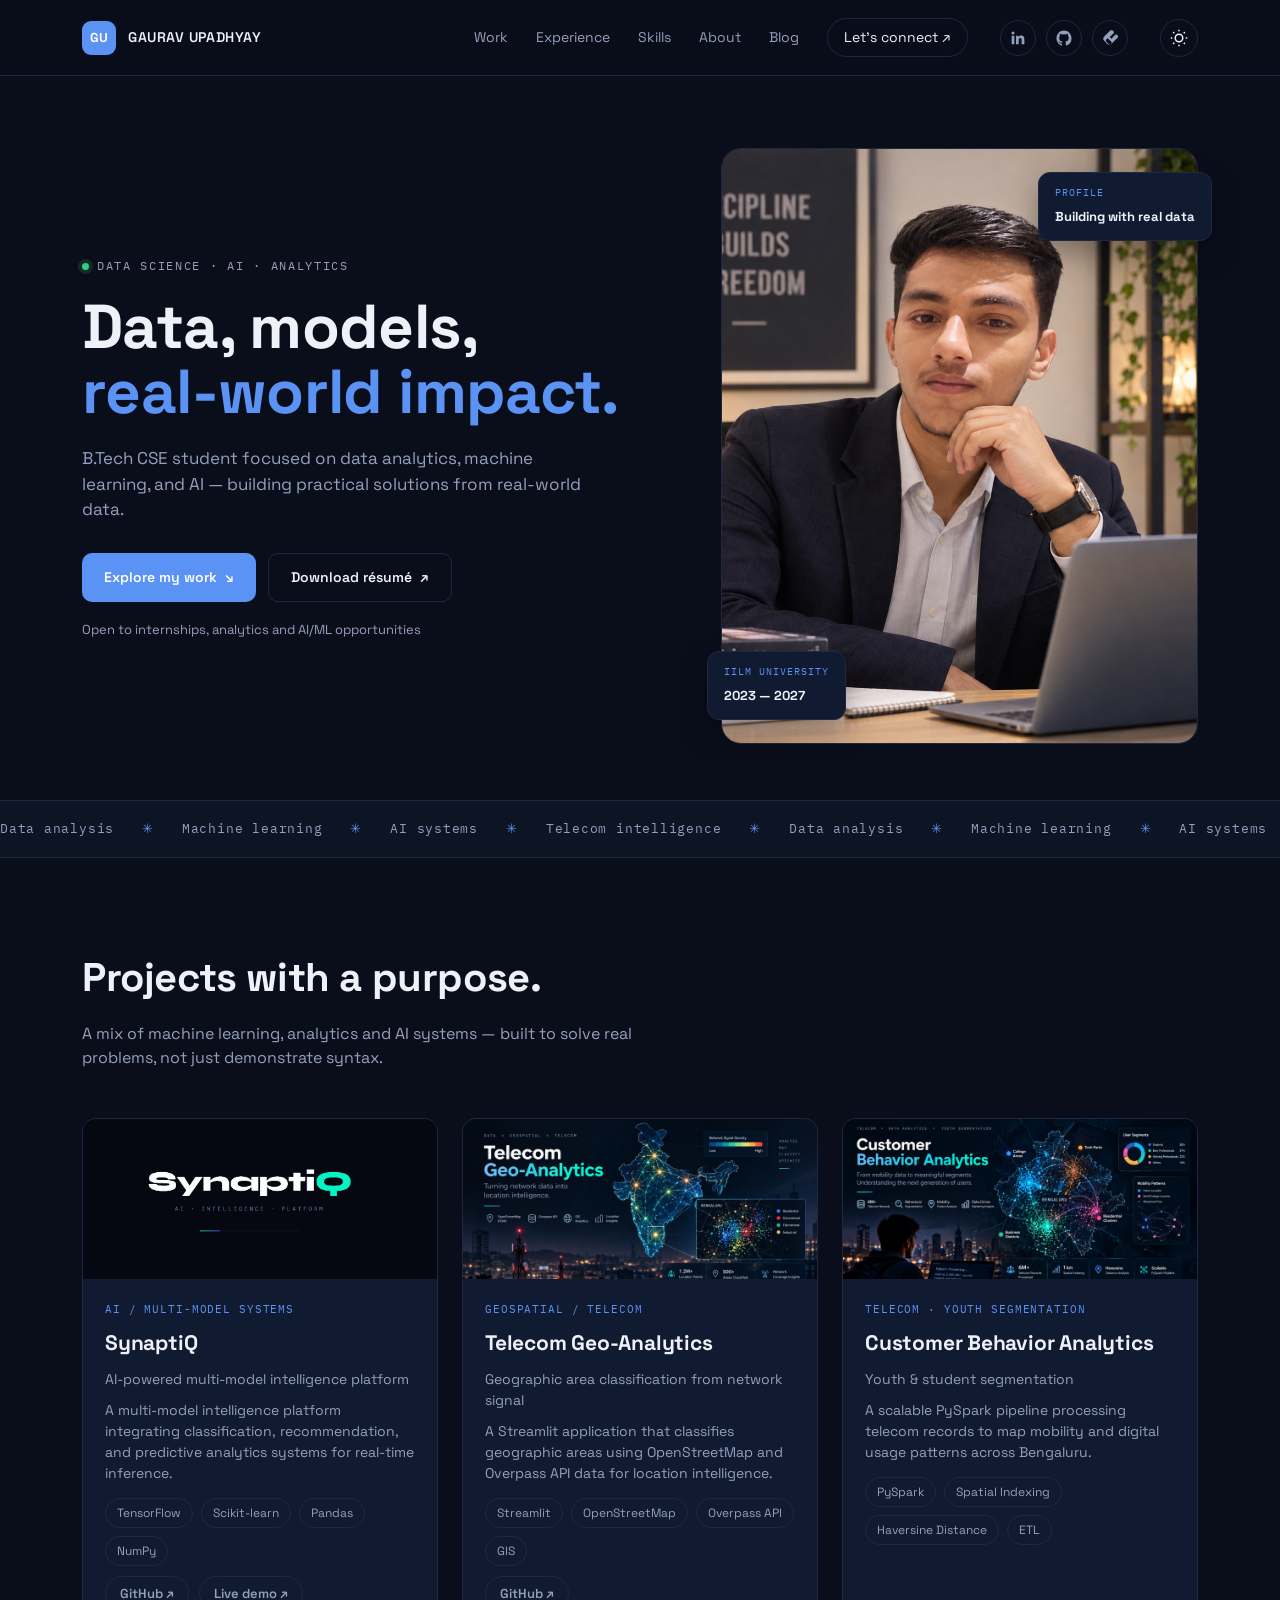
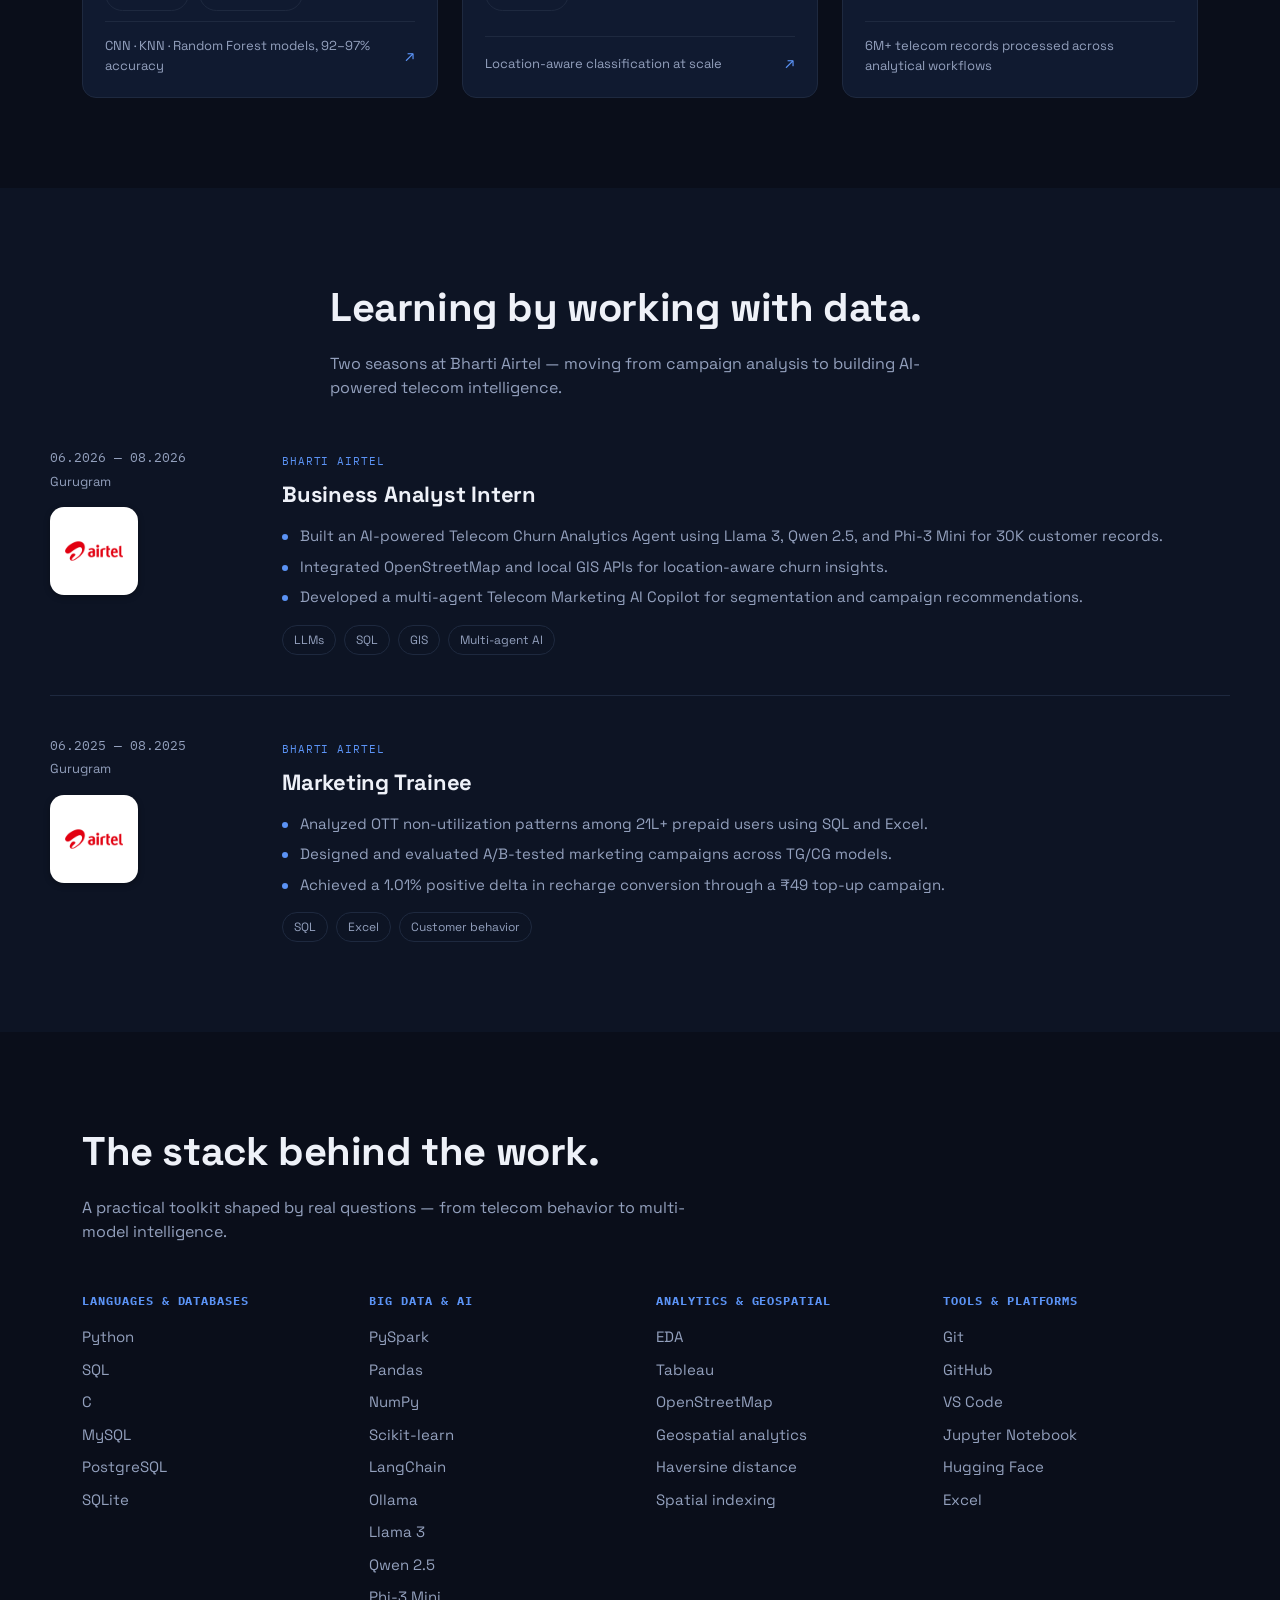
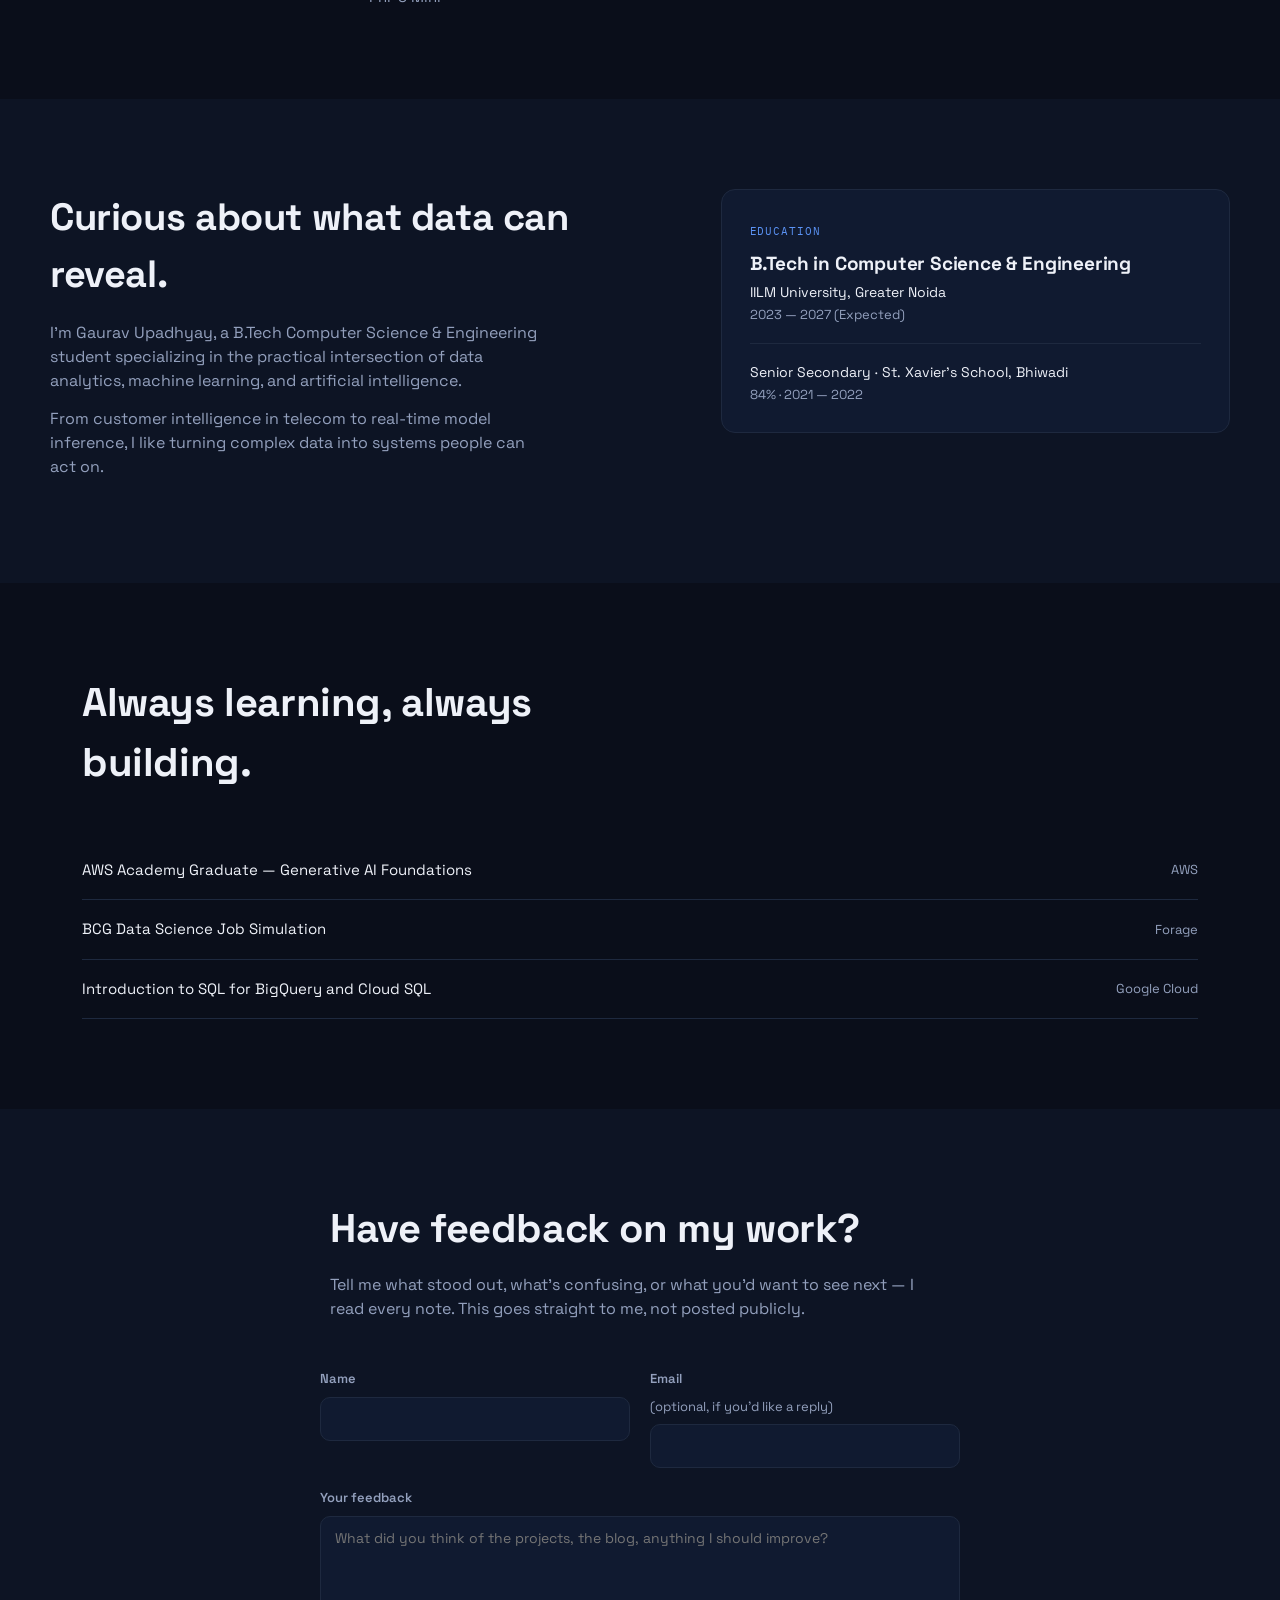
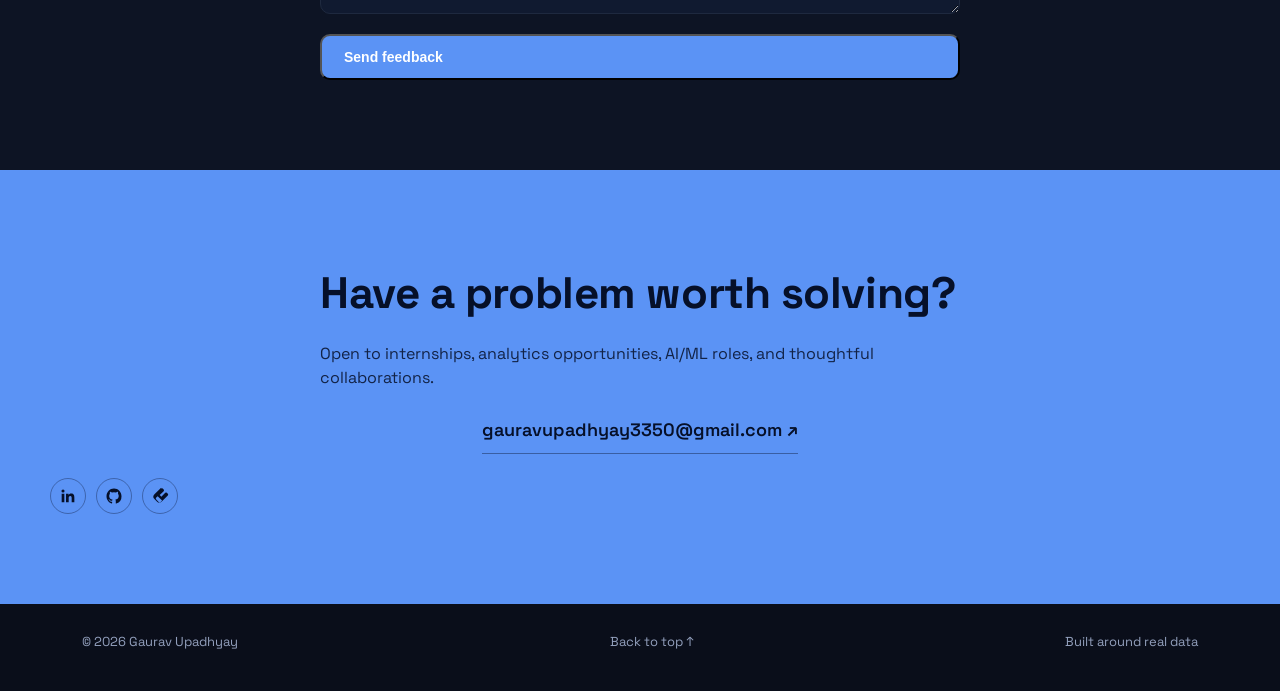
==== index.html @ 5fc931af "Initial commit" ====
<!DOCTYPE html>
<html lang="en">
<head>
<meta charset="UTF-8" />
<meta name="viewport" content="width=device-width, initial-scale=1.0" />
<title>Gaurav Upadhyay — Data Science · AI · Analytics</title>
<link rel="preconnect" href="https://fonts.googleapis.com">
<link href="https://fonts.googleapis.com/css2?family=Space+Grotesk:wght@400;500;600;700&family=IBM+Plex+Mono:wght@400;500&display=swap" rel="stylesheet">
<link rel="stylesheet" href="styles.css" />
</head>
<body>

<header class="nav">
  <div class="nav-inner">
    <a href="#top" class="brand">
      <span class="brand-mark">GU</span>
      <span class="brand-name">GAURAV UPADHYAY</span>
    </a>
    <nav class="nav-links">
      <a href="#work">Work</a>
      <a href="#experience">Experience</a>
      <a href="#skills">Skills</a>
      <a href="#about">About</a>
      <a href="blog/index.html">Blog</a>
      <a href="#connect" class="nav-cta">Let's connect ↗</a>
    </nav>
    <div class="social-links">
      <a href="http://linkedin.com/in/gaurav-upadhyay-8995b5289/" target="_blank" rel="noopener" aria-label="LinkedIn profile" title="LinkedIn">
        <svg viewBox="0 0 24 24" width="18" height="18" fill="currentColor"><path d="M20.45 20.45h-3.55v-5.57c0-1.33-.02-3.03-1.85-3.03-1.85 0-2.14 1.45-2.14 2.94v5.66H9.36V9h3.41v1.56h.05c.48-.9 1.64-1.85 3.38-1.85 3.6 0 4.27 2.37 4.27 5.46v6.28zM5.34 7.43a2.06 2.06 0 1 1 0-4.12 2.06 2.06 0 0 1 0 4.12zM3.56 20.45h3.56V9H3.56v11.45z"/></svg>
      </a>
      <a href="http://github.com/garvupadhyay2004" target="_blank" rel="noopener" aria-label="GitHub profile" title="GitHub">
        <svg viewBox="0 0 24 24" width="18" height="18" fill="currentColor"><path d="M12 2C6.48 2 2 6.58 2 12.25c0 4.53 2.87 8.37 6.84 9.73.5.1.68-.22.68-.49 0-.24-.01-1.04-.01-1.89-2.78.62-3.37-1.21-3.37-1.21-.45-1.19-1.11-1.5-1.11-1.5-.9-.64.07-.63.07-.63 1 .07 1.53 1.06 1.53 1.06.89 1.56 2.33 1.11 2.9.85.09-.66.34-1.11.62-1.36-2.22-.26-4.56-1.14-4.56-5.06 0-1.12.38-2.03 1-2.75-.1-.26-.44-1.31.1-2.72 0 0 .84-.28 2.75 1.05a9.3 9.3 0 0 1 5 0c1.91-1.33 2.75-1.05 2.75-1.05.54 1.41.2 2.46.1 2.72.63.72 1 1.63 1 2.75 0 3.93-2.35 4.8-4.58 5.05.36.32.68.94.68 1.9 0 1.37-.01 2.47-.01 2.81 0 .27.18.6.69.49A10.02 10.02 0 0 0 22 12.25C22 6.58 17.52 2 12 2z"/></svg>
      </a>
      <a href="https://leetcode.com/gagan_upadhyay/" target="_blank" rel="noopener" aria-label="LeetCode profile" title="LeetCode">
        <svg viewBox="0 0 24 24" width="18" height="18" fill="currentColor"><path d="M13.48 2.1a1.5 1.5 0 0 1 2.12 0l1.3 1.3a1.5 1.5 0 0 1 0 2.12L11.6 10.8l2.2 2.2 5.2-5.2a1.5 1.5 0 0 1 2.12 0l1.3 1.3a1.5 1.5 0 0 1 0 2.12l-8.1 8.1a4.6 4.6 0 0 1-6.5 0l-3.2-3.2a4.6 4.6 0 0 1 0-6.5l8.86-8.5zM8.9 12.2l-1.9 1.9a1.9 1.9 0 0 0 0 2.7l3.2 3.2a1.9 1.9 0 0 0 2.7 0l1.9-1.9-5.9-5.9z"/></svg>
      </a>
    </div>
    <button id="themeToggle" class="theme-toggle" aria-label="Toggle light and dark theme">
      <svg viewBox="0 0 24 24" width="18" height="18" fill="none" stroke="currentColor" stroke-width="2">
        <circle cx="12" cy="12" r="5"></circle>
        <path d="M12 1v2M12 21v2M4.2 4.2l1.4 1.4M18.4 18.4l1.4 1.4M1 12h2M21 12h2M4.2 19.8l1.4-1.4M18.4 5.6l1.4-1.4"/>
      </svg>
    </button>
    <button id="navToggle" class="nav-toggle" aria-label="Open menu">
      <span></span><span></span><span></span>
    </button>
  </div>
</header>

<main id="top">

  <!-- HERO -->
  <section class="hero">
    <div class="hero-copy">
      <div class="eyebrow"><span class="dot"></span>Data science · AI · Analytics</div>
      <h1>Data, models,<br><span class="accent">real&#8209;world impact.</span></h1>
      <p class="lede">B.Tech CSE student focused on data analytics, machine learning, and AI — building practical solutions from real-world data.</p>
      <div class="hero-actions">
        <a href="#work" class="btn btn-primary">Explore my work <span>↘</span></a>
        <a href="assets/Gaurav_Upadhyay_Resume.pdf" class="btn btn-outline" download>Download résumé <span>↗</span></a>
      </div>
      <p class="hero-note">Open to internships, analytics and AI/ML opportunities</p>
    </div>
    <div class="hero-visual">
      <div class="hero-photo">
        <img src="assets/profile.jpg" alt="Gaurav Upadhyay" onerror="this.parentElement.classList.add('no-photo')" />
      </div>
      <div class="float-card float-top">
        <span class="float-label">Profile</span>
        <strong>Building with real data</strong>
      </div>
      <div class="float-card float-bottom">
        <span class="float-label">IILM University</span>
        <strong>2023 — 2027</strong>
      </div>
    </div>
  </section>

  <!-- MARQUEE -->
  <div class="marquee" aria-hidden="true">
    <div class="marquee-track">
      <span>Data analysis</span><span class="sep">✳</span>
      <span>Machine learning</span><span class="sep">✳</span>
      <span>AI systems</span><span class="sep">✳</span>
      <span>Telecom intelligence</span><span class="sep">✳</span>
      <span>Data analysis</span><span class="sep">✳</span>
      <span>Machine learning</span><span class="sep">✳</span>
      <span>AI systems</span><span class="sep">✳</span>
      <span>Telecom intelligence</span><span class="sep">✳</span>
    </div>
  </div>

  <!-- SELECTED WORK -->
  <section id="work" class="section">
    <div class="section-head">
      <h2>Projects with a purpose.</h2>
      <p>A mix of machine learning, analytics and AI systems — built to solve real problems, not just demonstrate syntax.</p>
    </div>

    <div class="work-grid">

      <article class="work-card">
        <div class="work-visual work-visual--blue">
          <img class="work-cover" src="assets/work/synaptiq-cover.jpg" alt="SynaptiQ — AI-powered multi-model intelligence platform" onerror="this.style.display='none'" />
        </div>
        <div class="work-body">
          <span class="work-kicker">AI / Multi-model systems</span>
          <h3>SynaptiQ</h3>
          <p class="work-sub">AI-powered multi-model intelligence platform</p>
          <p>A multi-model intelligence platform integrating classification, recommendation, and predictive analytics systems for real-time inference.</p>
          <ul class="tag-list">
            <li>TensorFlow</li><li>Scikit-learn</li><li>Pandas</li><li>NumPy</li>
          </ul>
          <div class="project-links">
            <a href="https://github.com/garvupadhyay2004/SynaptiQ" target="_blank" rel="noopener">GitHub ↗</a>
            <a href="https://gauravupadhyay2004-synaptiq.hf.space/" target="_blank" rel="noopener">Live demo ↗</a>
          </div>
          <div class="work-foot">
            <span>CNN · KNN · Random Forest models, 92–97% accuracy</span>
            <a href="https://gauravupadhyay2004-synaptiq.hf.space/" target="_blank" rel="noopener" aria-label="View SynaptiQ live demo">↗</a>
          </div>
        </div>
      </article>

      <article class="work-card">
        <div class="work-visual work-visual--teal">
          <img class="work-cover work-cover--top" src="assets/work/telecom-geo-analytics-cover.jpg" alt="Telecom Geo-Analytics — turning network data into location intelligence" onerror="this.style.display='none'" />
        </div>
        <div class="work-body">
          <span class="work-kicker">Geospatial / Telecom</span>
          <h3>Telecom Geo-Analytics</h3>
          <p class="work-sub">Geographic area classification from network signal</p>
          <p>A Streamlit application that classifies geographic areas using OpenStreetMap and Overpass API data for location intelligence.</p>
          <ul class="tag-list">
            <li>Streamlit</li><li>OpenStreetMap</li><li>Overpass API</li><li>GIS</li>
          </ul>
          <div class="project-links">
            <a href="https://github.com/garvupadhyay2004/Business-Churn-Agent" target="_blank" rel="noopener">GitHub ↗</a>
          </div>
          <div class="work-foot">
            <span>Location-aware classification at scale</span>
            <a href="https://github.com/garvupadhyay2004/Business-Churn-Agent" target="_blank" rel="noopener" aria-label="View Telecom Geo-Analytics on GitHub">↗</a>
          </div>
        </div>
      </article>

      <article class="work-card">
        <div class="work-visual work-visual--dark">
          <img class="work-cover work-cover--top" src="assets/work/customer-behavior-analytics-cover.jpg" alt="Customer Behavior Analytics — from mobility data to meaningful segments" onerror="this.style.display='none'" />
        </div>
        <div class="work-body">
          <span class="work-kicker">Telecom · Youth segmentation</span>
          <h3>Customer Behavior Analytics</h3>
          <p class="work-sub">Youth &amp; student segmentation</p>
          <p>A scalable PySpark pipeline processing telecom records to map mobility and digital usage patterns across Bengaluru.</p>
          <ul class="tag-list">
            <li>PySpark</li><li>Spatial Indexing</li><li>Haversine Distance</li><li>ETL</li>
          </ul>
          <div class="work-foot">
            <span>6M+ telecom records processed across analytical workflows</span>
          </div>
        </div>
      </article>

    </div>
  </section>

  <!-- EXPERIENCE -->
  <section id="experience" class="section section--muted">
    <div class="section-head">
      <h2>Learning by working with data.</h2>
      <p>Two seasons at Bharti Airtel — moving from campaign analysis to building AI-powered telecom intelligence.</p>
    </div>

    <div class="timeline">
      <article class="timeline-item">
        <div class="timeline-meta">
          <span class="timeline-date">06.2026 — 08.2026</span>
          <span class="timeline-place">Gurugram</span>
          <span class="company-logo">
            <img src="assets/airtel-logo.png" alt="Bharti Airtel" onerror="this.closest('.company-logo').style.display='none'" />
          </span>
        </div>
        <div class="timeline-content">
          <span class="work-kicker">Bharti Airtel</span>
          <h3>Business Analyst Intern</h3>
          <ul class="bullet-list">
            <li>Built an AI-powered Telecom Churn Analytics Agent using Llama 3, Qwen 2.5, and Phi-3 Mini for 30K customer records.</li>
            <li>Integrated OpenStreetMap and local GIS APIs for location-aware churn insights.</li>
            <li>Developed a multi-agent Telecom Marketing AI Copilot for segmentation and campaign recommendations.</li>
          </ul>
          <ul class="tag-list">
            <li>LLMs</li><li>SQL</li><li>GIS</li><li>Multi-agent AI</li>
          </ul>
        </div>
      </article>

      <article class="timeline-item">
        <div class="timeline-meta">
          <span class="timeline-date">06.2025 — 08.2025</span>
          <span class="timeline-place">Gurugram</span>
          <span class="company-logo">
            <img src="assets/airtel-logo.png" alt="Bharti Airtel" onerror="this.closest('.company-logo').style.display='none'" />
          </span>
        </div>
        <div class="timeline-content">
          <span class="work-kicker">Bharti Airtel</span>
          <h3>Marketing Trainee</h3>
          <ul class="bullet-list">
            <li>Analyzed OTT non-utilization patterns among 21L+ prepaid users using SQL and Excel.</li>
            <li>Designed and evaluated A/B-tested marketing campaigns across TG/CG models.</li>
            <li>Achieved a 1.01% positive delta in recharge conversion through a ₹49 top-up campaign.</li>
          </ul>
          <ul class="tag-list">
            <li>SQL</li><li>Excel</li><li>Customer behavior</li>
          </ul>
        </div>
      </article>
    </div>
  </section>

  <!-- TOOLKIT / SKILLS -->
  <section id="skills" class="section">
    <div class="section-head">
      <h2>The stack behind the work.</h2>
      <p>A practical toolkit shaped by real questions — from telecom behavior to multi-model intelligence.</p>
    </div>

    <div class="skills-grid">
      <div class="skills-col">
        <h4>Languages &amp; databases</h4>
        <ul><li>Python</li><li>SQL</li><li>C</li><li>MySQL</li><li>PostgreSQL</li><li>SQLite</li></ul>
      </div>
      <div class="skills-col">
        <h4>Big data &amp; AI</h4>
        <ul><li>PySpark</li><li>Pandas</li><li>NumPy</li><li>Scikit-learn</li><li>LangChain</li><li>Ollama</li><li>Llama 3</li><li>Qwen 2.5</li><li>Phi-3 Mini</li></ul>
      </div>
      <div class="skills-col">
        <h4>Analytics &amp; geospatial</h4>
        <ul><li>EDA</li><li>Tableau</li><li>OpenStreetMap</li><li>Geospatial analytics</li><li>Haversine distance</li><li>Spatial indexing</li></ul>
      </div>
      <div class="skills-col">
        <h4>Tools &amp; platforms</h4>
        <ul><li>Git</li><li>GitHub</li><li>VS Code</li><li>Jupyter Notebook</li><li>Hugging Face</li><li>Excel</li></ul>
      </div>
    </div>
  </section>

  <!-- ABOUT -->
  <section id="about" class="section section--muted">
    <div class="about-grid">
      <div class="about-copy">
        <h2>Curious about what data can reveal.</h2>
        <p>I'm Gaurav Upadhyay, a B.Tech Computer Science &amp; Engineering student specializing in the practical intersection of data analytics, machine learning, and artificial intelligence.</p>
        <p>From customer intelligence in telecom to real-time model inference, I like turning complex data into systems people can act on.</p>
      </div>
      <div class="about-card">
        <span class="work-kicker">Education</span>
        <h3>B.Tech in Computer Science &amp; Engineering</h3>
        <p class="edu-line">IILM University, Greater Noida</p>
        <p class="edu-date">2023 — 2027 (Expected)</p>
        <hr>
        <p class="edu-line">Senior Secondary · St. Xavier's School, Bhiwadi</p>
        <p class="edu-date">84% · 2021 — 2022</p>
      </div>
    </div>
  </section>

  <!-- CREDENTIALS -->
  <section class="section">
    <div class="section-head">
      <h2>Always learning, always building.</h2>
    </div>
    <ul class="credentials-list">
      <li>
        <span class="cred-name">AWS Academy Graduate — Generative AI Foundations</span>
        <span class="cred-issuer">AWS</span>
      </li>
      <li>
        <span class="cred-name">BCG Data Science Job Simulation</span>
        <span class="cred-issuer">Forage</span>
      </li>
      <li>
        <span class="cred-name">Introduction to SQL for BigQuery and Cloud SQL</span>
        <span class="cred-issuer">Google Cloud</span>
      </li>
    </ul>
  </section>

  <!-- FEEDBACK -->
  <section id="feedback" class="section section--muted">
    <div class="section-head">
      <h2>Have feedback on my work?</h2>
      <p>Tell me what stood out, what's confusing, or what you'd want to see next — I read every note. This goes straight to me, not posted publicly.</p>
    </div>
    <!-- Powered by Formspree — replace YOUR-FORM-ID below with your own form's ID from formspree.io. See README.md. -->
    <form class="feedback-form" action="https://formspree.io/f/YOUR-FORM-ID" method="POST">
      <div class="feedback-row">
        <label>
          Name
          <input type="text" name="name" required />
        </label>
        <label>
          Email <span class="optional">(optional, if you'd like a reply)</span>
          <input type="email" name="email" />
        </label>
      </div>
      <label>
        Your feedback
        <textarea name="message" rows="4" required placeholder="What did you think of the projects, the blog, anything I should improve?"></textarea>
      </label>
      <button type="submit" class="btn btn-primary">Send feedback</button>
    </form>
  </section>

  <!-- CONNECT -->
  <section id="connect" class="connect">
    <h2>Have a problem worth solving?</h2>
    <p>Open to internships, analytics opportunities, AI/ML roles, and thoughtful collaborations.</p>
    <a class="connect-email" href="mailto:gauravupadhyay3350@gmail.com">gauravupadhyay3350@gmail.com ↗</a>
    <div class="social-links connect-socials">
      <a href="http://linkedin.com/in/gaurav-upadhyay-8995b5289/" target="_blank" rel="noopener" aria-label="LinkedIn profile" title="LinkedIn">
        <svg viewBox="0 0 24 24" width="18" height="18" fill="currentColor"><path d="M20.45 20.45h-3.55v-5.57c0-1.33-.02-3.03-1.85-3.03-1.85 0-2.14 1.45-2.14 2.94v5.66H9.36V9h3.41v1.56h.05c.48-.9 1.64-1.85 3.38-1.85 3.6 0 4.27 2.37 4.27 5.46v6.28zM5.34 7.43a2.06 2.06 0 1 1 0-4.12 2.06 2.06 0 0 1 0 4.12zM3.56 20.45h3.56V9H3.56v11.45z"/></svg>
      </a>
      <a href="http://github.com/garvupadhyay2004" target="_blank" rel="noopener" aria-label="GitHub profile" title="GitHub">
        <svg viewBox="0 0 24 24" width="18" height="18" fill="currentColor"><path d="M12 2C6.48 2 2 6.58 2 12.25c0 4.53 2.87 8.37 6.84 9.73.5.1.68-.22.68-.49 0-.24-.01-1.04-.01-1.89-2.78.62-3.37-1.21-3.37-1.21-.45-1.19-1.11-1.5-1.11-1.5-.9-.64.07-.63.07-.63 1 .07 1.53 1.06 1.53 1.06.89 1.56 2.33 1.11 2.9.85.09-.66.34-1.11.62-1.36-2.22-.26-4.56-1.14-4.56-5.06 0-1.12.38-2.03 1-2.75-.1-.26-.44-1.31.1-2.72 0 0 .84-.28 2.75 1.05a9.3 9.3 0 0 1 5 0c1.91-1.33 2.75-1.05 2.75-1.05.54 1.41.2 2.46.1 2.72.63.72 1 1.63 1 2.75 0 3.93-2.35 4.8-4.58 5.05.36.32.68.94.68 1.9 0 1.37-.01 2.47-.01 2.81 0 .27.18.6.69.49A10.02 10.02 0 0 0 22 12.25C22 6.58 17.52 2 12 2z"/></svg>
      </a>
      <a href="https://leetcode.com/gagan_upadhyay/" target="_blank" rel="noopener" aria-label="LeetCode profile" title="LeetCode">
        <svg viewBox="0 0 24 24" width="18" height="18" fill="currentColor"><path d="M13.48 2.1a1.5 1.5 0 0 1 2.12 0l1.3 1.3a1.5 1.5 0 0 1 0 2.12L11.6 10.8l2.2 2.2 5.2-5.2a1.5 1.5 0 0 1 2.12 0l1.3 1.3a1.5 1.5 0 0 1 0 2.12l-8.1 8.1a4.6 4.6 0 0 1-6.5 0l-3.2-3.2a4.6 4.6 0 0 1 0-6.5l8.86-8.5zM8.9 12.2l-1.9 1.9a1.9 1.9 0 0 0 0 2.7l3.2 3.2a1.9 1.9 0 0 0 2.7 0l1.9-1.9-5.9-5.9z"/></svg>
      </a>
    </div>
  </section>

</main>

<footer class="footer">
  <span>© <span id="year"></span> Gaurav Upadhyay</span>
  <a href="#top">Back to top ↑</a>
  <span>Built around real data</span>
</footer>

<script src="script.js"></script>
</body>
</html>
---- styles.css ----
/* ---------- Tokens ---------- */
:root {
  --bg: #0a0e1a;
  --bg-muted: #0d1424;
  --card: #101a30;
  --card-teal: #0b2e30;
  --border: #1e293f;
  --text: #eef1f8;
  --text-dim: #93a0bd;
  --accent: #5b93f5;
  --accent-soft: rgba(91, 147, 245, 0.12);
  --mono: 'IBM Plex Mono', monospace;
  --sans: 'Space Grotesk', sans-serif;
  --radius: 14px;
  --maxw: 1180px;
}

[data-theme="light"] {
  --bg: #f5f7fb;
  --bg-muted: #eef1f7;
  --card: #ffffff;
  --card-teal: #e4f3f2;
  --border: #dde3ee;
  --text: #10162a;
  --text-dim: #5b6478;
  --accent: #2f66e0;
  --accent-soft: rgba(47, 102, 224, 0.1);
}

* { box-sizing: border-box; }
html { scroll-behavior: smooth; }
body {
  margin: 0;
  background: var(--bg);
  color: var(--text);
  font-family: var(--sans);
  line-height: 1.5;
  -webkit-font-smoothing: antialiased;
  transition: background 0.3s ease, color 0.3s ease;
}
img { max-width: 100%; display: block; }
a { color: inherit; text-decoration: none; }
ul { margin: 0; padding: 0; list-style: none; }
h1, h2, h3, h4 { margin: 0; font-family: var(--sans); font-weight: 700; letter-spacing: -0.01em; }
p { margin: 0; }

/* ---------- Nav ---------- */
.nav {
  position: sticky;
  top: 0;
  z-index: 50;
  background: color-mix(in srgb, var(--bg) 88%, transparent);
  backdrop-filter: blur(10px);
  border-bottom: 1px solid var(--border);
}
.nav-inner {
  max-width: var(--maxw);
  margin: 0 auto;
  padding: 18px 32px;
  display: flex;
  align-items: center;
  gap: 32px;
}
.brand { display: flex; align-items: center; gap: 12px; margin-right: auto; }
.brand-mark {
  width: 34px; height: 34px;
  background: var(--accent);
  color: #fff;
  border-radius: 9px;
  display: flex; align-items: center; justify-content: center;
  font-size: 13px; font-weight: 700;
}
.brand-name { font-size: 14px; font-weight: 600; letter-spacing: 0.04em; }
.nav-links { display: flex; align-items: center; gap: 28px; font-size: 14px; color: var(--text-dim); }
.nav-links a:hover { color: var(--text); }
.nav-cta {
  color: var(--text) !important;
  border: 1px solid var(--border);
  padding: 8px 16px;
  border-radius: 999px;
}
.social-links { display: flex; align-items: center; gap: 10px; }
.social-links a {
  width: 36px; height: 36px;
  border: 1px solid var(--border);
  border-radius: 999px;
  display: flex; align-items: center; justify-content: center;
  color: var(--text-dim);
}
.social-links a:hover { color: var(--accent); border-color: var(--accent); }

.theme-toggle, .nav-toggle {
  background: transparent;
  border: 1px solid var(--border);
  color: var(--text);
  width: 38px; height: 38px;
  border-radius: 999px;
  display: flex; align-items: center; justify-content: center;
  cursor: pointer;
}
.nav-toggle { display: none; flex-direction: column; gap: 4px; }
.nav-toggle span { width: 16px; height: 1.5px; background: currentColor; }

/* ---------- Hero ---------- */
.hero {
  max-width: var(--maxw);
  margin: 0 auto;
  padding: 72px 32px 56px;
  display: grid;
  grid-template-columns: 1.1fr 0.9fr;
  gap: 56px;
  align-items: center;
}
.eyebrow {
  display: inline-flex; align-items: center; gap: 8px;
  font-family: var(--mono);
  font-size: 12px;
  letter-spacing: 0.14em;
  text-transform: uppercase;
  color: var(--text-dim);
  margin-bottom: 20px;
}
.dot { width: 7px; height: 7px; border-radius: 50%; background: #35d07f; box-shadow: 0 0 0 4px rgba(53,208,127,0.15); }
.hero h1 {
  font-size: clamp(38px, 5vw, 62px);
  line-height: 1.04;
  margin-bottom: 22px;
}
.hero h1 .accent { color: var(--accent); }
.lede {
  font-size: 17px;
  color: var(--text-dim);
  max-width: 46ch;
  margin-bottom: 30px;
}
.hero-actions { display: flex; gap: 12px; flex-wrap: wrap; margin-bottom: 18px; }
.btn {
  font-size: 14px;
  font-weight: 600;
  padding: 13px 22px;
  border-radius: 10px;
  display: inline-flex;
  align-items: center;
  gap: 8px;
}
.btn-primary { background: var(--accent); color: #fff; }
.btn-primary:hover { background: color-mix(in srgb, var(--accent) 85%, black); }
.btn-outline { border: 1px solid var(--border); }
.btn-outline:hover { border-color: var(--accent); }
.hero-note { font-size: 13px; color: var(--text-dim); }

.hero-visual { position: relative; }
.hero-photo {
  aspect-ratio: 4/5;
  border-radius: 20px;
  overflow: hidden;
  background: linear-gradient(160deg, #1a2438, #0d1424);
  border: 1px solid var(--border);
}
.hero-photo img { width: 100%; height: 100%; object-fit: cover; }
.hero-photo.no-photo::after {
  content: "Add /assets/profile.jpg";
  position: absolute;
  inset: 0;
  display: flex;
  align-items: center;
  justify-content: center;
  font-size: 13px;
  color: var(--text-dim);
}
.float-card {
  position: absolute;
  background: var(--card);
  border: 1px solid var(--border);
  border-radius: 12px;
  padding: 12px 16px;
  box-shadow: 0 12px 30px rgba(0,0,0,0.35);
}
.float-label {
  display: block;
  font-family: var(--mono);
  font-size: 10px;
  letter-spacing: 0.1em;
  text-transform: uppercase;
  color: var(--accent);
  margin-bottom: 4px;
}
.float-card strong { font-size: 13px; }
.float-top { top: 24px; right: -14px; }
.float-bottom { bottom: 24px; left: -14px; }

/* ---------- Marquee ---------- */
.marquee {
  border-top: 1px solid var(--border);
  border-bottom: 1px solid var(--border);
  background: var(--bg-muted);
  overflow: hidden;
  padding: 18px 0;
}
.marquee-track {
  display: flex;
  gap: 28px;
  white-space: nowrap;
  width: max-content;
  animation: scroll 26s linear infinite;
  font-family: var(--mono);
  font-size: 13px;
  letter-spacing: 0.06em;
  color: var(--text-dim);
}
.marquee-track .sep { color: var(--accent); }
@keyframes scroll { from { transform: translateX(0); } to { transform: translateX(-50%); } }
@media (prefers-reduced-motion: reduce) { .marquee-track { animation: none; } }

/* ---------- Sections ---------- */
.section { max-width: var(--maxw); margin: 0 auto; padding: 90px 32px; }
.section--muted { background: var(--bg-muted); max-width: none; }
.section--muted > * { max-width: var(--maxw); margin-left: auto; margin-right: auto; }
.section-head { max-width: 620px; margin-bottom: 48px; }
.section-head h2 { font-size: clamp(28px, 3.4vw, 40px); margin-bottom: 14px; }
.section-head p { color: var(--text-dim); font-size: 16px; }

/* ---------- Work cards ---------- */
.work-grid { display: grid; grid-template-columns: repeat(3, 1fr); gap: 24px; }
.work-card {
  background: var(--card);
  border: 1px solid var(--border);
  border-radius: var(--radius);
  overflow: hidden;
  display: flex;
  flex-direction: column;
}
.work-visual {
  position: relative;
  height: 160px;
  display: flex;
  align-items: flex-start;
  padding: 16px;
  background: linear-gradient(160deg, #142038, #0c1424);
  overflow: hidden;
}
.work-visual--teal { background: linear-gradient(160deg, #0f3a3a, #0a2224); }
.work-visual--dark { background: linear-gradient(160deg, #171c2c, #0c0f1a); }
.work-cover {
  position: absolute;
  inset: 0;
  width: 100%;
  height: 100%;
  object-fit: cover;
  object-position: center;
}
.work-cover--top { object-position: center top; }
.visual-tag {
  font-family: var(--mono);
  font-size: 10px;
  letter-spacing: 0.1em;
  text-transform: uppercase;
  color: var(--text-dim);
}
.constellation { position: absolute; inset: 0; width: 100%; height: 100%; }
.constellation ellipse { fill: none; stroke: rgba(255,255,255,0.18); stroke-width: 1; }
.constellation circle { fill: var(--accent); opacity: 0.85; }
.work-body { padding: 22px; display: flex; flex-direction: column; gap: 10px; flex: 1; }
.work-kicker {
  font-family: var(--mono);
  font-size: 11px;
  letter-spacing: 0.08em;
  text-transform: uppercase;
  color: var(--accent);
}
.work-body h3 { font-size: 21px; }
.work-sub { color: var(--text-dim); font-size: 14px; }
.work-body p:not(.work-sub) { color: var(--text-dim); font-size: 14px; }
.tag-list { display: flex; flex-wrap: wrap; gap: 8px; margin-top: 4px; }
.tag-list li {
  font-size: 12px;
  padding: 5px 11px;
  border: 1px solid var(--border);
  border-radius: 999px;
  color: var(--text-dim);
}
.project-links { display: flex; flex-wrap: wrap; gap: 10px; }
.project-links a {
  font-size: 13px;
  font-weight: 600;
  padding: 7px 14px;
  border: 1px solid var(--border);
  border-radius: 999px;
  color: var(--text-dim);
}
.project-links a:hover { color: var(--accent); border-color: var(--accent); }
.work-foot {
  margin-top: auto;
  padding-top: 14px;
  border-top: 1px solid var(--border);
  display: flex;
  justify-content: space-between;
  align-items: center;
  font-size: 13px;
  color: var(--text-dim);
}
.work-foot a { color: var(--accent); font-size: 16px; }

/* ---------- Timeline ---------- */
.timeline { display: flex; flex-direction: column; gap: 40px; }
.timeline-item {
  display: grid;
  grid-template-columns: 200px 1fr;
  gap: 32px;
  padding-bottom: 40px;
  border-bottom: 1px solid var(--border);
}
.timeline-item:last-child { border-bottom: none; padding-bottom: 0; }
.timeline-meta { display: flex; flex-direction: column; gap: 4px; }
.timeline-date { font-family: var(--mono); font-size: 13px; color: var(--text-dim); }
.timeline-place { font-size: 13px; color: var(--text-dim); }
.company-logo {
  width: 88px;
  height: 88px;
  margin-top: 12px;
  border-radius: 14px;
  background: #ffffff;
  display: flex;
  align-items: center;
  justify-content: center;
  overflow: hidden;
  padding: 12px;
  box-shadow: 0 2px 6px rgba(0,0,0,0.3);
}
.company-logo img {
  width: 100%;
  height: 100%;
  object-fit: contain;
}
.timeline-content h3 { font-size: 22px; margin: 6px 0 14px; }
.bullet-list { display: flex; flex-direction: column; gap: 8px; margin-bottom: 16px; }
.bullet-list li {
  position: relative;
  padding-left: 18px;
  color: var(--text-dim);
  font-size: 15px;
}
.bullet-list li::before {
  content: "";
  position: absolute;
  left: 0; top: 9px;
  width: 6px; height: 6px;
  border-radius: 50%;
  background: var(--accent);
}

/* ---------- Skills ---------- */
.skills-grid { display: grid; grid-template-columns: repeat(4, 1fr); gap: 32px; }
.skills-col h4 {
  font-family: var(--mono);
  font-size: 12px;
  letter-spacing: 0.08em;
  text-transform: uppercase;
  color: var(--accent);
  margin-bottom: 16px;
}
.skills-col ul { display: flex; flex-direction: column; gap: 10px; }
.skills-col li { font-size: 15px; color: var(--text-dim); }

/* ---------- About ---------- */
.about-grid { display: grid; grid-template-columns: 1.1fr 0.9fr; gap: 48px; align-items: start; }
.about-copy h2 { font-size: clamp(28px, 3.4vw, 38px); margin-bottom: 18px; }
.about-copy p { color: var(--text-dim); font-size: 16px; margin-bottom: 14px; max-width: 50ch; }
.about-card {
  background: var(--card);
  border: 1px solid var(--border);
  border-radius: var(--radius);
  padding: 28px;
}
.about-card h3 { font-size: 19px; margin: 8px 0 4px; }
.about-card hr { border: none; border-top: 1px solid var(--border); margin: 18px 0; }
.edu-line { font-size: 14px; color: var(--text); }
.edu-date { font-size: 13px; color: var(--text-dim); margin-top: 2px; }

/* ---------- Credentials ---------- */
.credentials-list { display: flex; flex-direction: column; }
.credentials-list li {
  display: flex;
  justify-content: space-between;
  align-items: center;
  padding: 18px 0;
  border-bottom: 1px solid var(--border);
  font-size: 15px;
}
.cred-issuer { color: var(--text-dim); font-size: 13px; }

/* ---------- Connect ---------- */
.connect {
  background: var(--accent);
  color: #061029;
  padding: 90px 32px;
  text-align: left;
}
.connect h2 { font-size: clamp(30px, 4vw, 44px); max-width: 640px; margin: 0 auto 16px; }
.connect p { max-width: 640px; margin: 0 auto 26px; font-size: 16px; opacity: 0.85; }
.connect-email {
  display: block;
  max-width: 640px;
  margin: 0 auto;
  font-weight: 600;
  font-size: 18px;
  border-bottom: 1px solid rgba(6,16,41,0.4);
  padding-bottom: 10px;
  width: fit-content;
}
.connect > * { max-width: var(--maxw); }
.connect h2, .connect p, .connect-email, .connect-socials { margin-left: auto; margin-right: auto; }
.connect-socials { margin-top: 24px; }
.connect-socials a { color: #061029; border-color: rgba(6,16,41,0.35); }
.connect-socials a:hover { color: #061029; border-color: #061029; background: rgba(6,16,41,0.08); }

/* ---------- Footer ---------- */
.footer {
  max-width: var(--maxw);
  margin: 0 auto;
  padding: 28px 32px 40px;
  display: flex;
  justify-content: space-between;
  font-size: 13px;
  color: var(--text-dim);
}

/* ---------- Responsive ---------- */
@media (max-width: 900px) {
  .hero { grid-template-columns: 1fr; padding-top: 40px; }
  .work-grid { grid-template-columns: 1fr; }
  .skills-grid { grid-template-columns: repeat(2, 1fr); }
  .about-grid { grid-template-columns: 1fr; }
  .timeline-item { grid-template-columns: 1fr; gap: 10px; }
  .nav-links {
    display: none;
    position: absolute;
    top: 100%; left: 0; right: 0;
    flex-direction: column;
    align-items: flex-start;
    gap: 16px;
    background: var(--bg);
    border-bottom: 1px solid var(--border);
    padding: 20px 32px 26px;
  }
  .nav-links.open { display: flex; }
  .nav-toggle { display: flex; }
}
@media (max-width: 560px) {
  .skills-grid { grid-template-columns: 1fr; }
  .footer { flex-direction: column; gap: 8px; text-align: center; }
  .hero-actions { flex-direction: column; align-items: stretch; }
}

/* Focus visibility */
a:focus-visible, button:focus-visible { outline: 2px solid var(--accent); outline-offset: 2px; }
/* ---------- Feedback form ---------- */
.feedback-form { display: flex; flex-direction: column; gap: 20px; max-width: 640px; }
.feedback-form label {
  display: flex;
  flex-direction: column;
  gap: 8px;
  font-size: 13px;
  color: var(--text-dim);
  font-weight: 600;
}
.feedback-form label .optional { font-weight: 400; text-transform: none; letter-spacing: 0; }
.feedback-row { display: grid; grid-template-columns: 1fr 1fr; gap: 20px; }
.feedback-form input,
.feedback-form textarea {
  padding: 12px 14px;
  border-radius: 10px;
  border: 1px solid var(--border);
  background: var(--card);
  color: var(--text);
  font-size: 14px;
  font-weight: 400;
  font-family: var(--sans);
  resize: vertical;
}
@media (max-width: 640px) {
  .feedback-row { grid-template-columns: 1fr; }
}
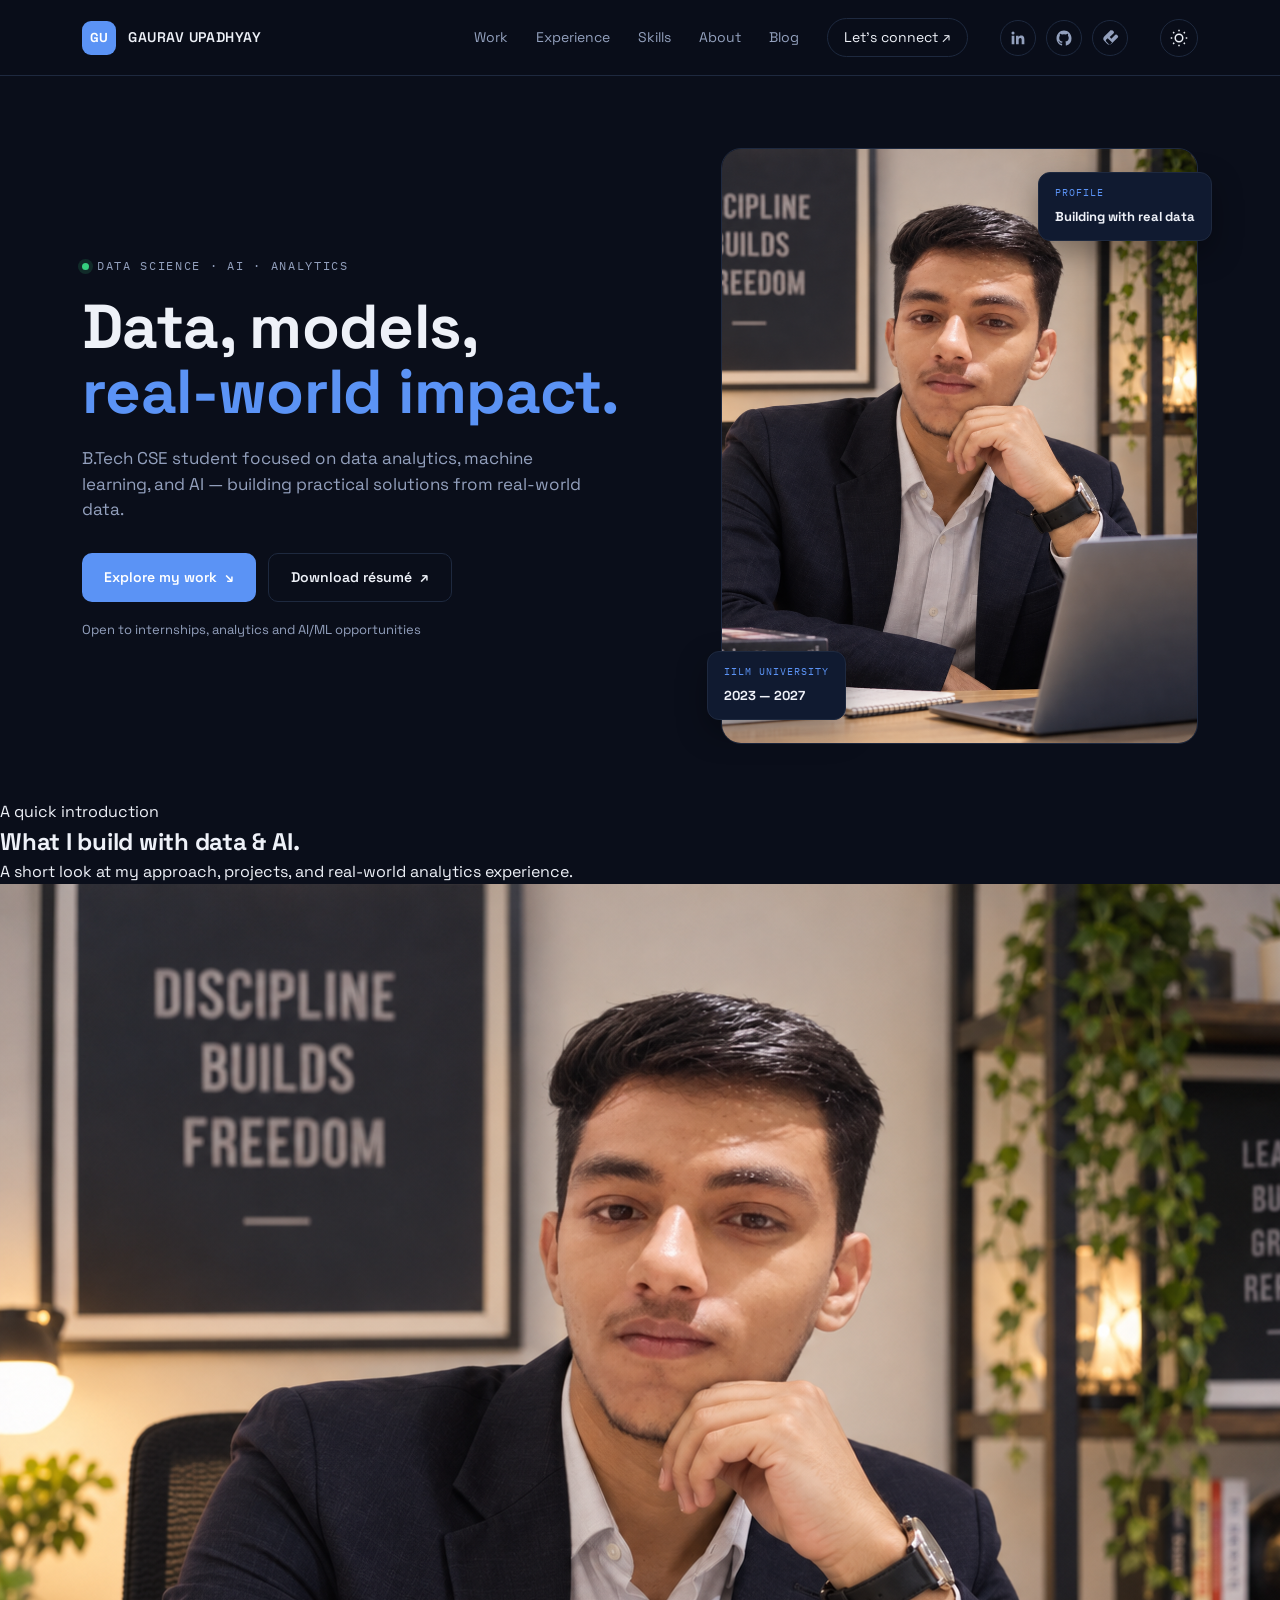
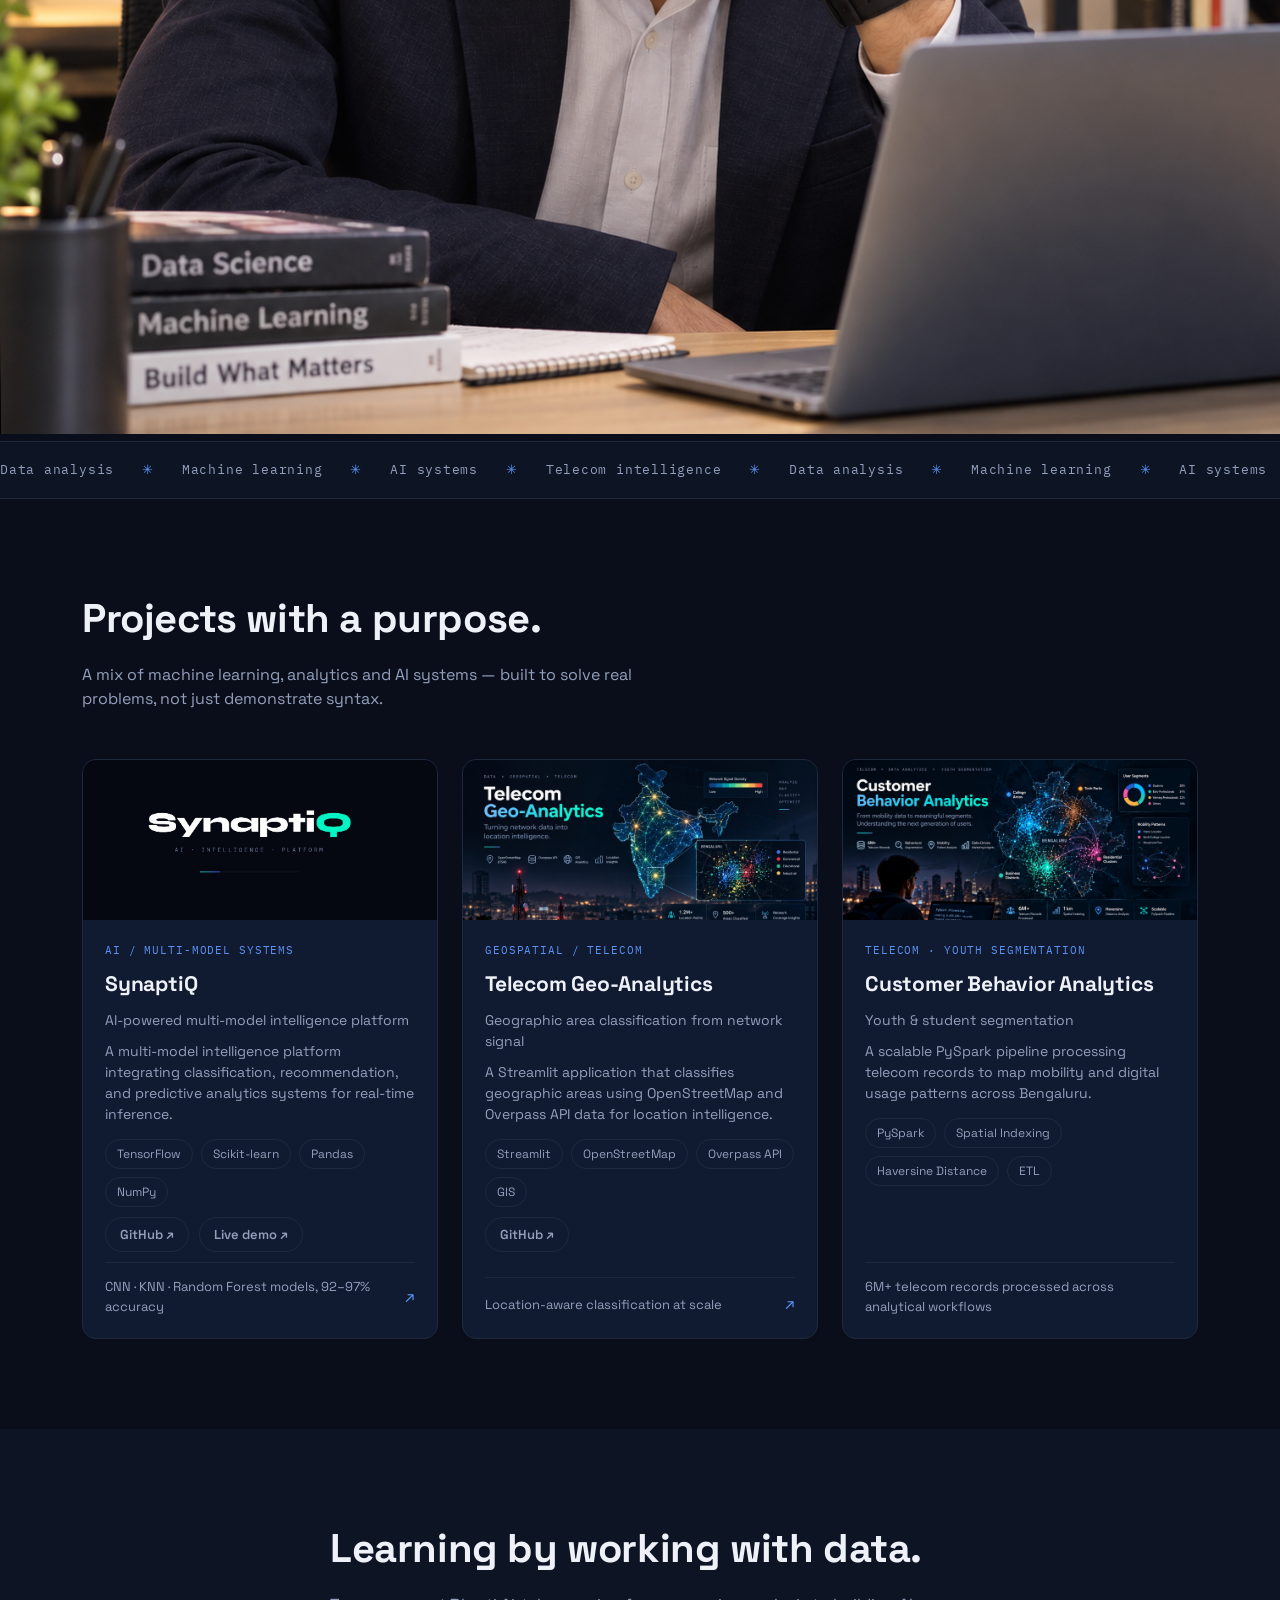
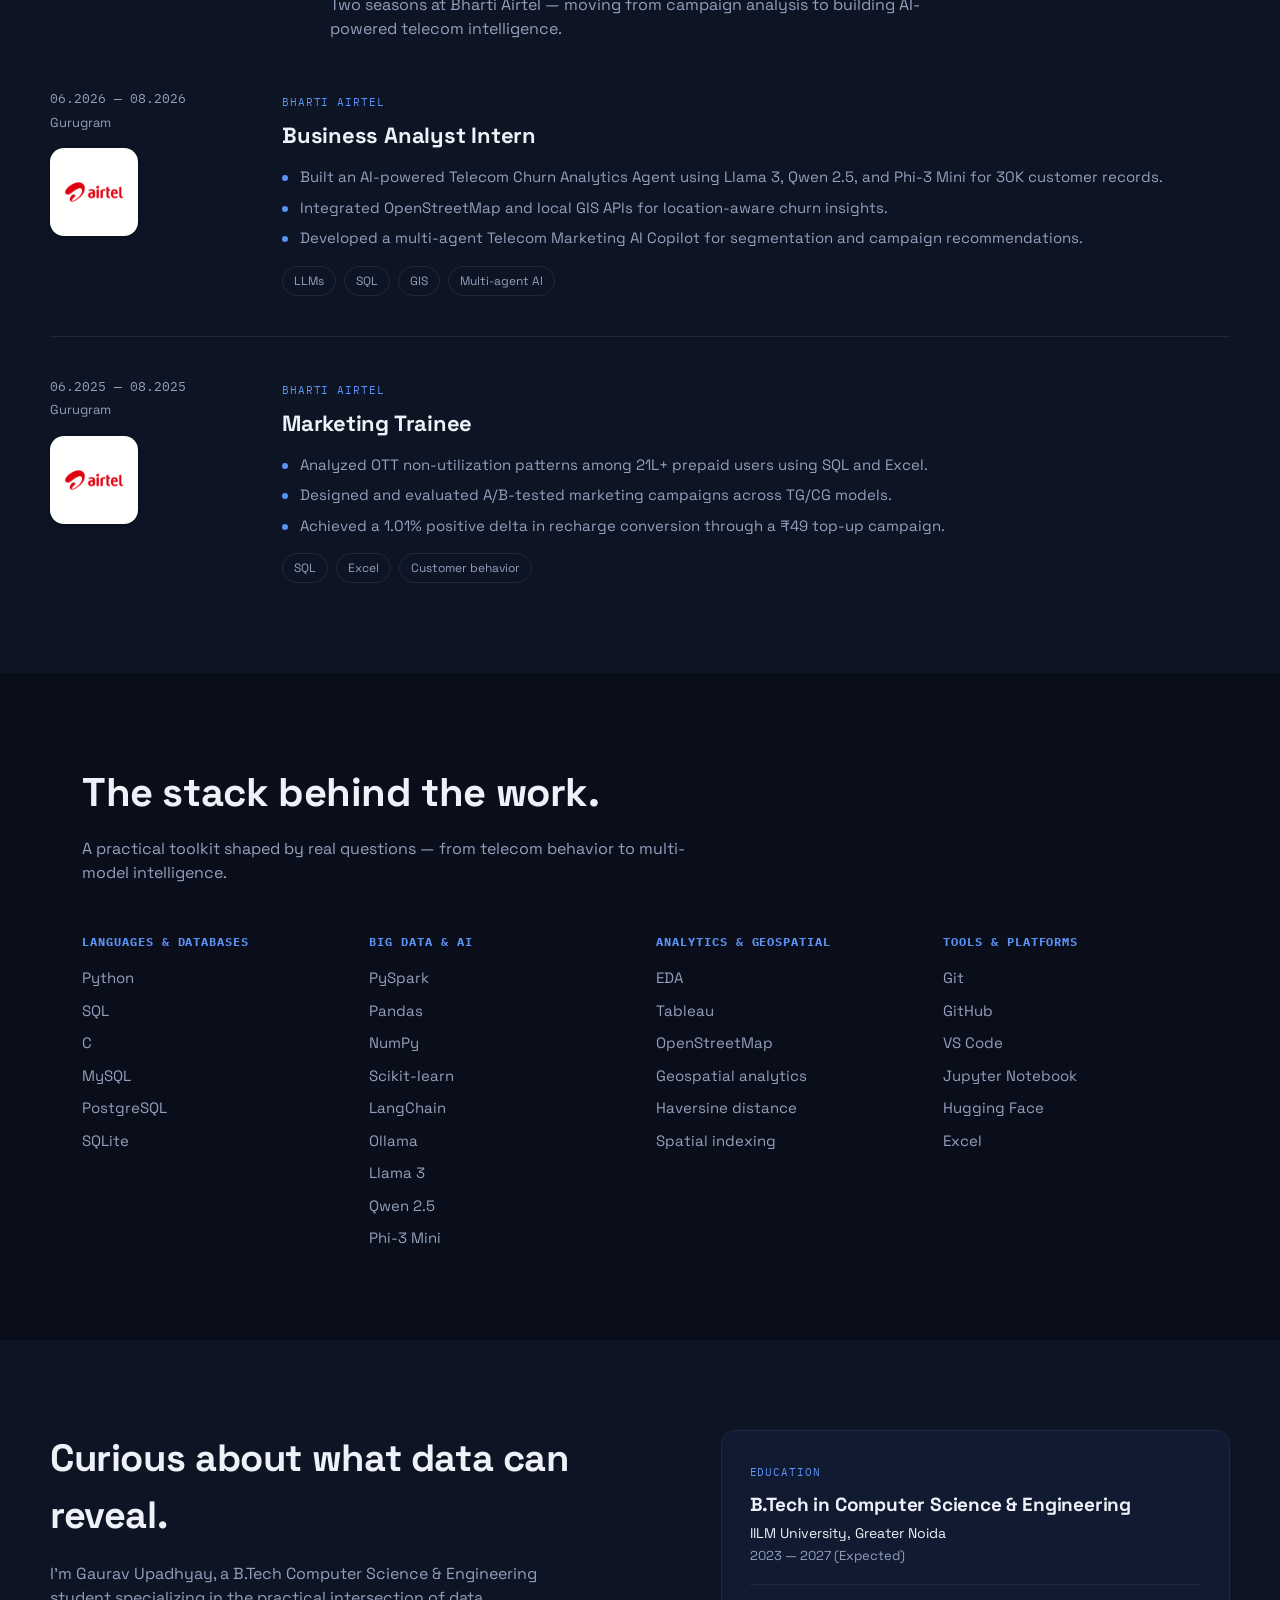
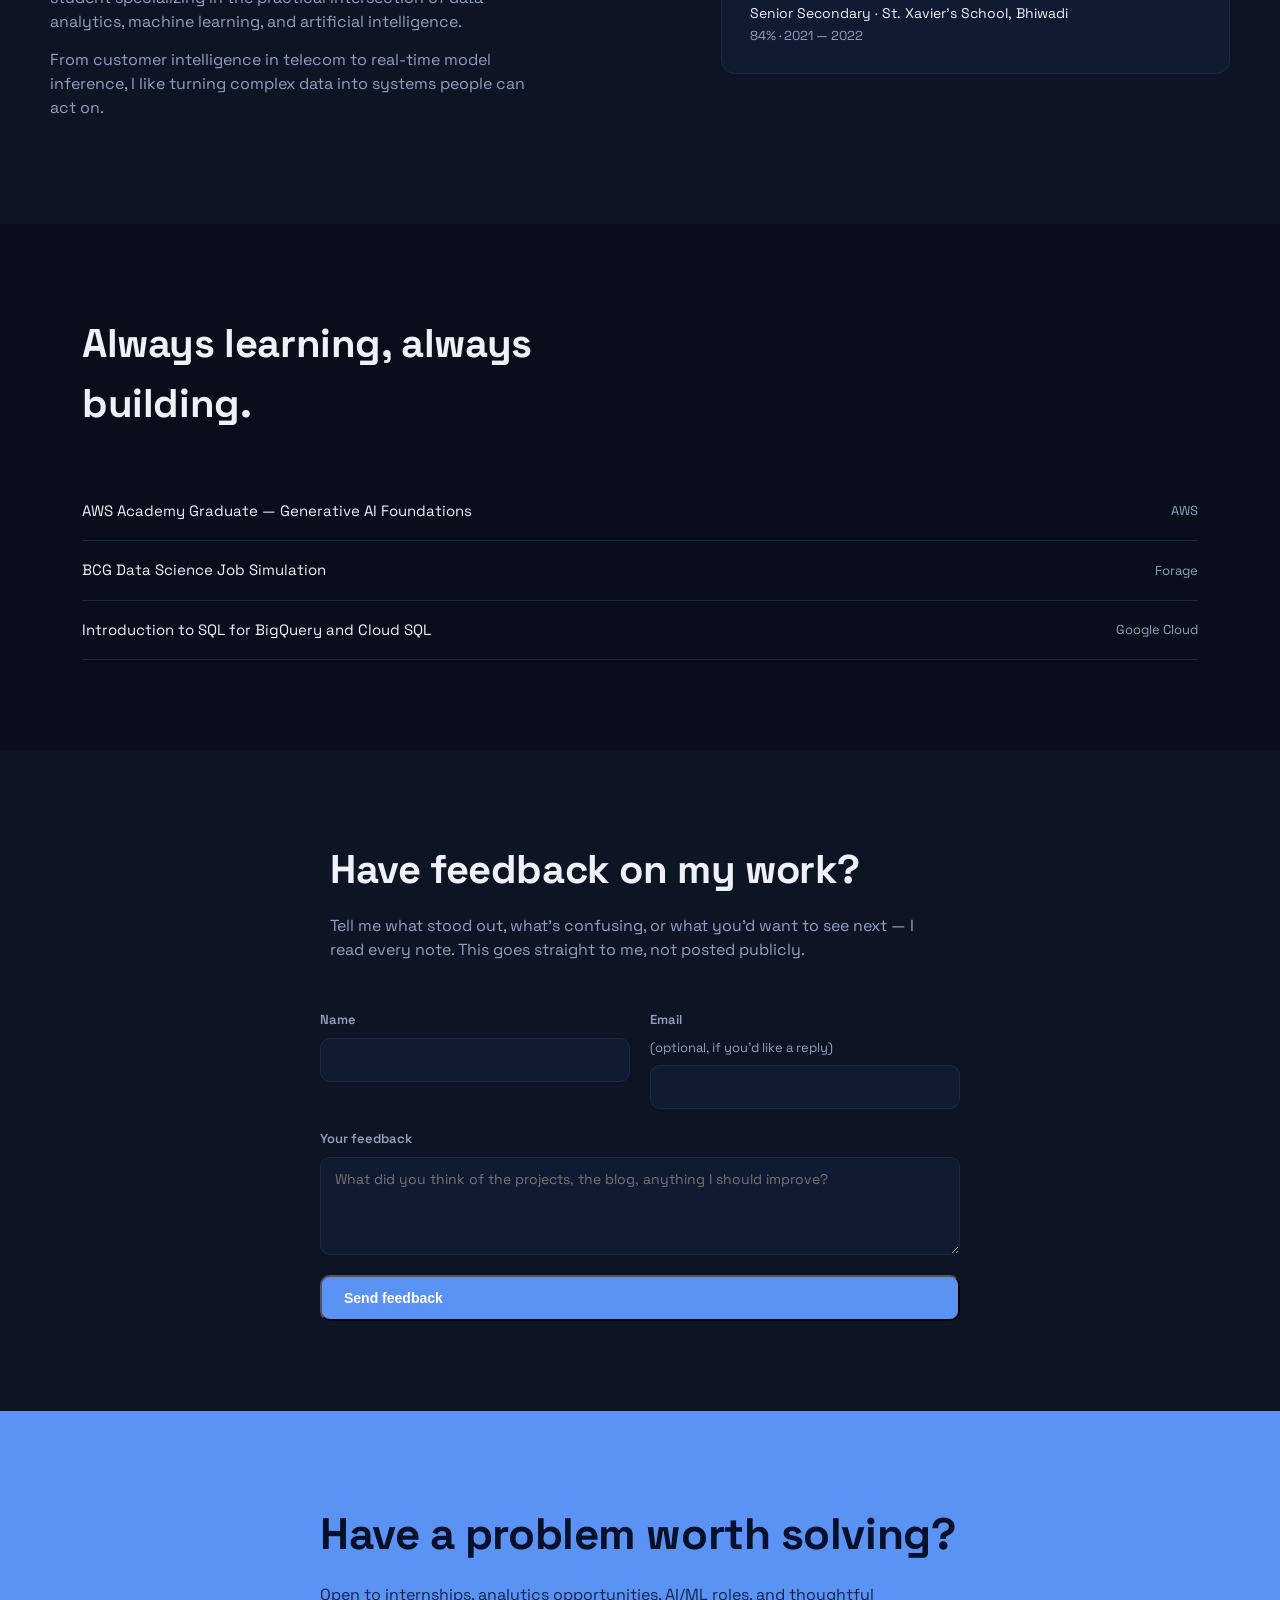
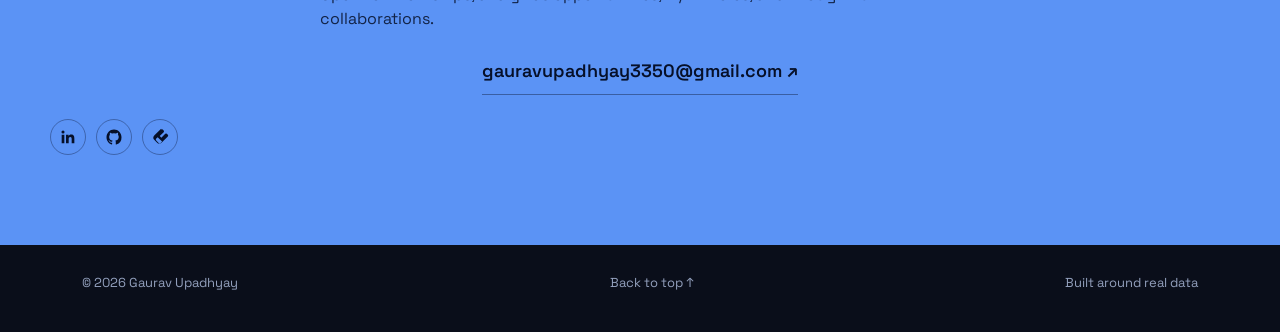
==== commit 5685824d: "Add portfolio introduction video section Added a new section for portfolio introduction video with a" ====
--- a/index.html
+++ b/index.html
@@ -76,6 +76,34 @@
     </div>
   </section>
 
+  <!-- PORTFOLIO INTRO VIDEO -->
+  <section class="intro-video-section" aria-label="Portfolio introduction video">
+    <div class="intro-video-wrap">
+
+      <div class="intro-video-head">
+        <span class="video-kicker">A quick introduction</span>
+        <h2>What I build with data &amp; AI.</h2>
+        <p>
+          A short look at my approach, projects, and real-world analytics experience.
+        </p>
+      </div>
+
+      <div class="intro-video-frame">
+        <video
+          controls
+          playsinline
+          preload="metadata"
+          poster="assets/profile.jpg"
+          aria-label="Gaurav Upadhyay portfolio introduction"
+        >
+          <source src="assets/gaurav-portfolio-intro.mp4" type="video/mp4">
+          Your browser does not support the video element.
+        </video>
+      </div>
+
+    </div>
+  </section>
+
   <!-- MARQUEE -->
   <div class="marquee" aria-hidden="true">
     <div class="marquee-track">
@@ -294,7 +322,7 @@
       <p>Tell me what stood out, what's confusing, or what you'd want to see next — I read every note. This goes straight to me, not posted publicly.</p>
     </div>
     <!-- Powered by Formspree — replace YOUR-FORM-ID below with your own form's ID from formspree.io. See README.md. -->
-    <form class="feedback-form" action="https://formspree.io/f/YOUR-FORM-ID" method="POST">
+    <form class="feedback-form" action="https://formspree.io/f/mqpkvdjr" method="POST">
       <div class="feedback-row">
         <label>
           Name
@@ -341,4 +369,4 @@
 
 <script src="script.js"></script>
 </body>
-</html>+</html>
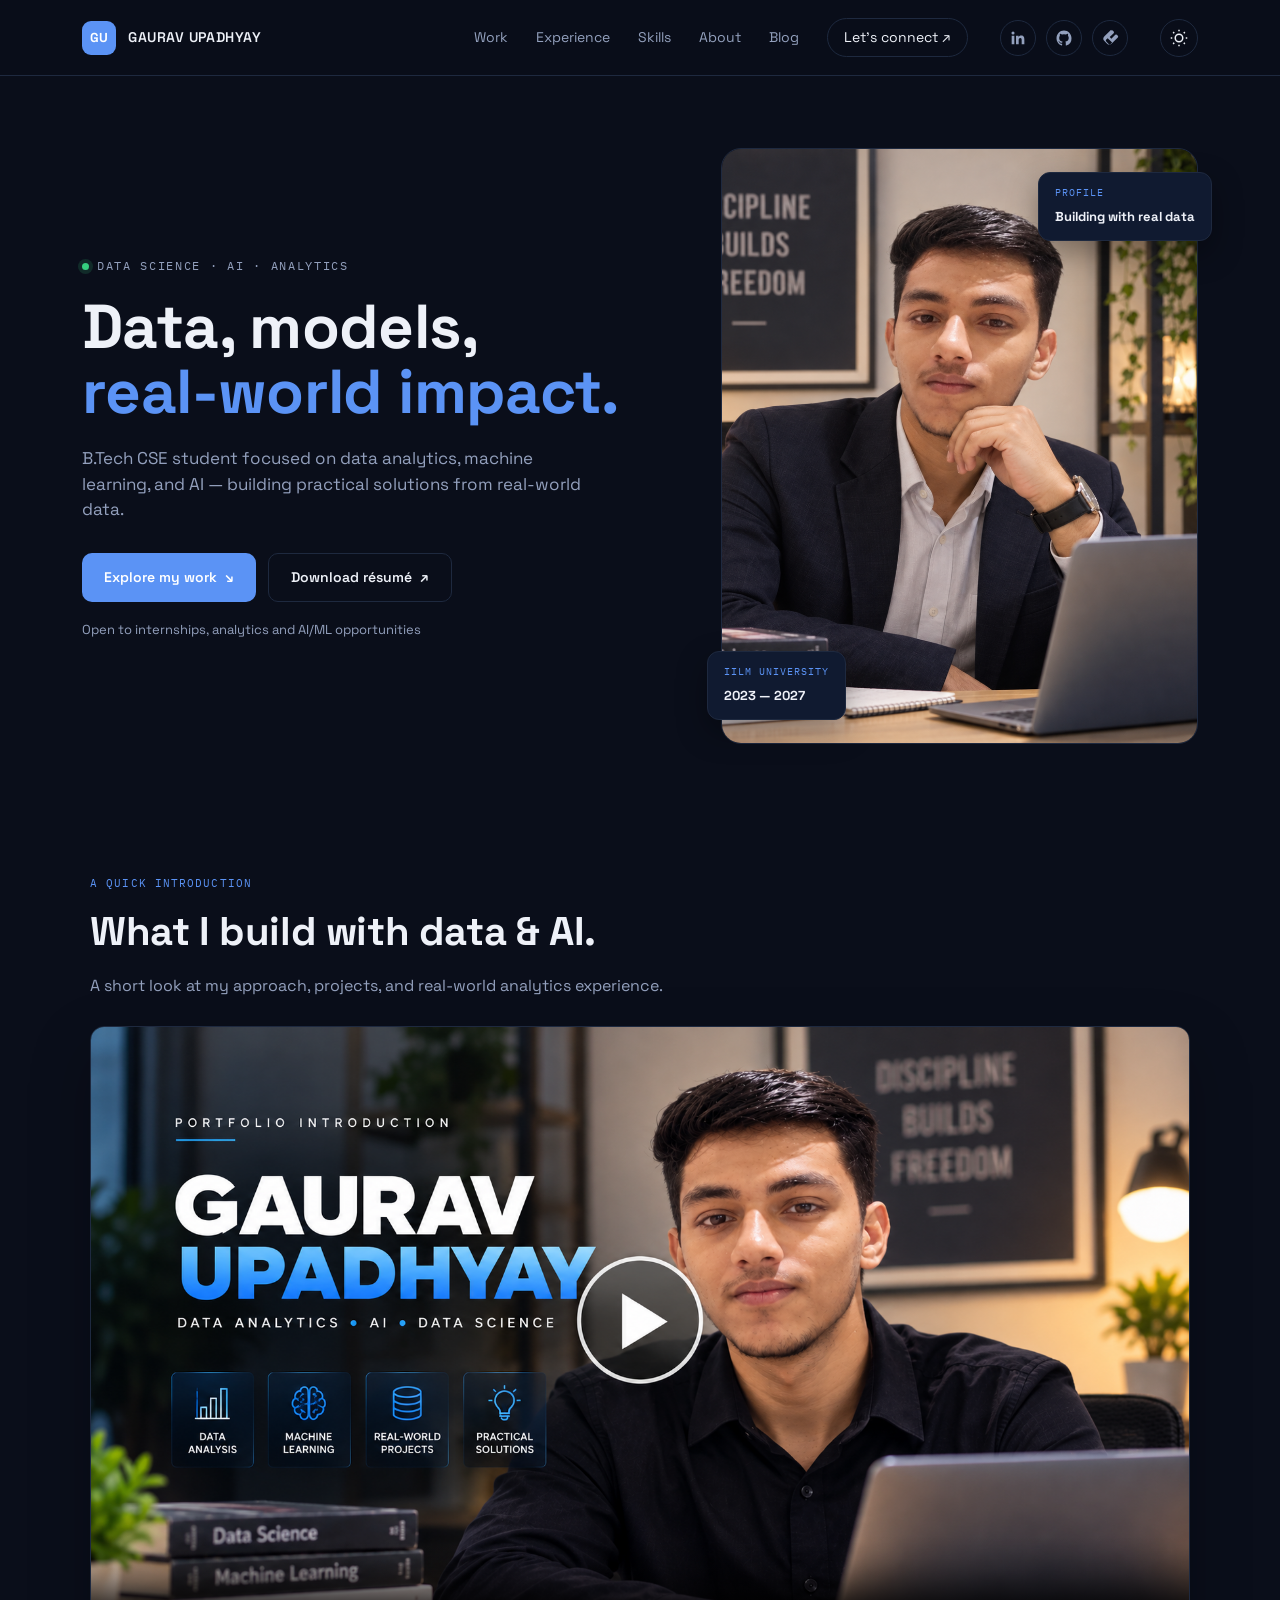
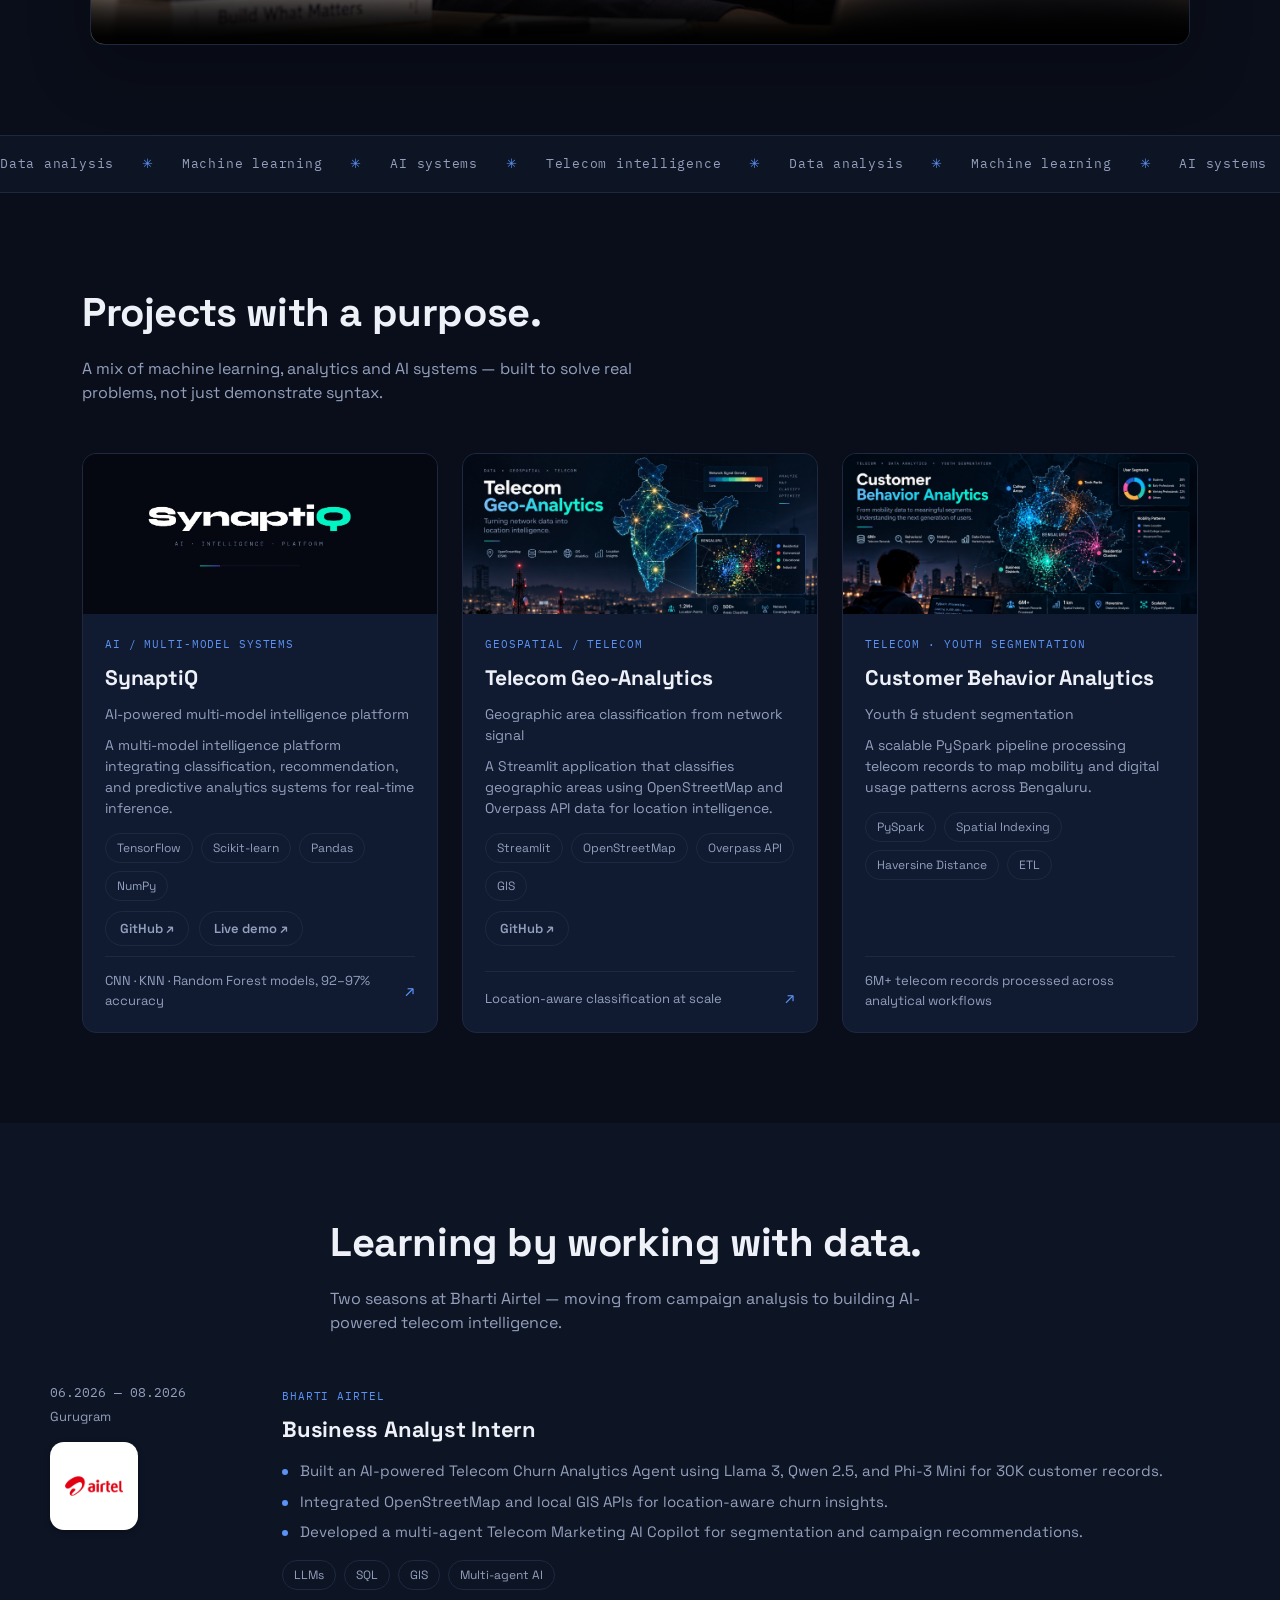
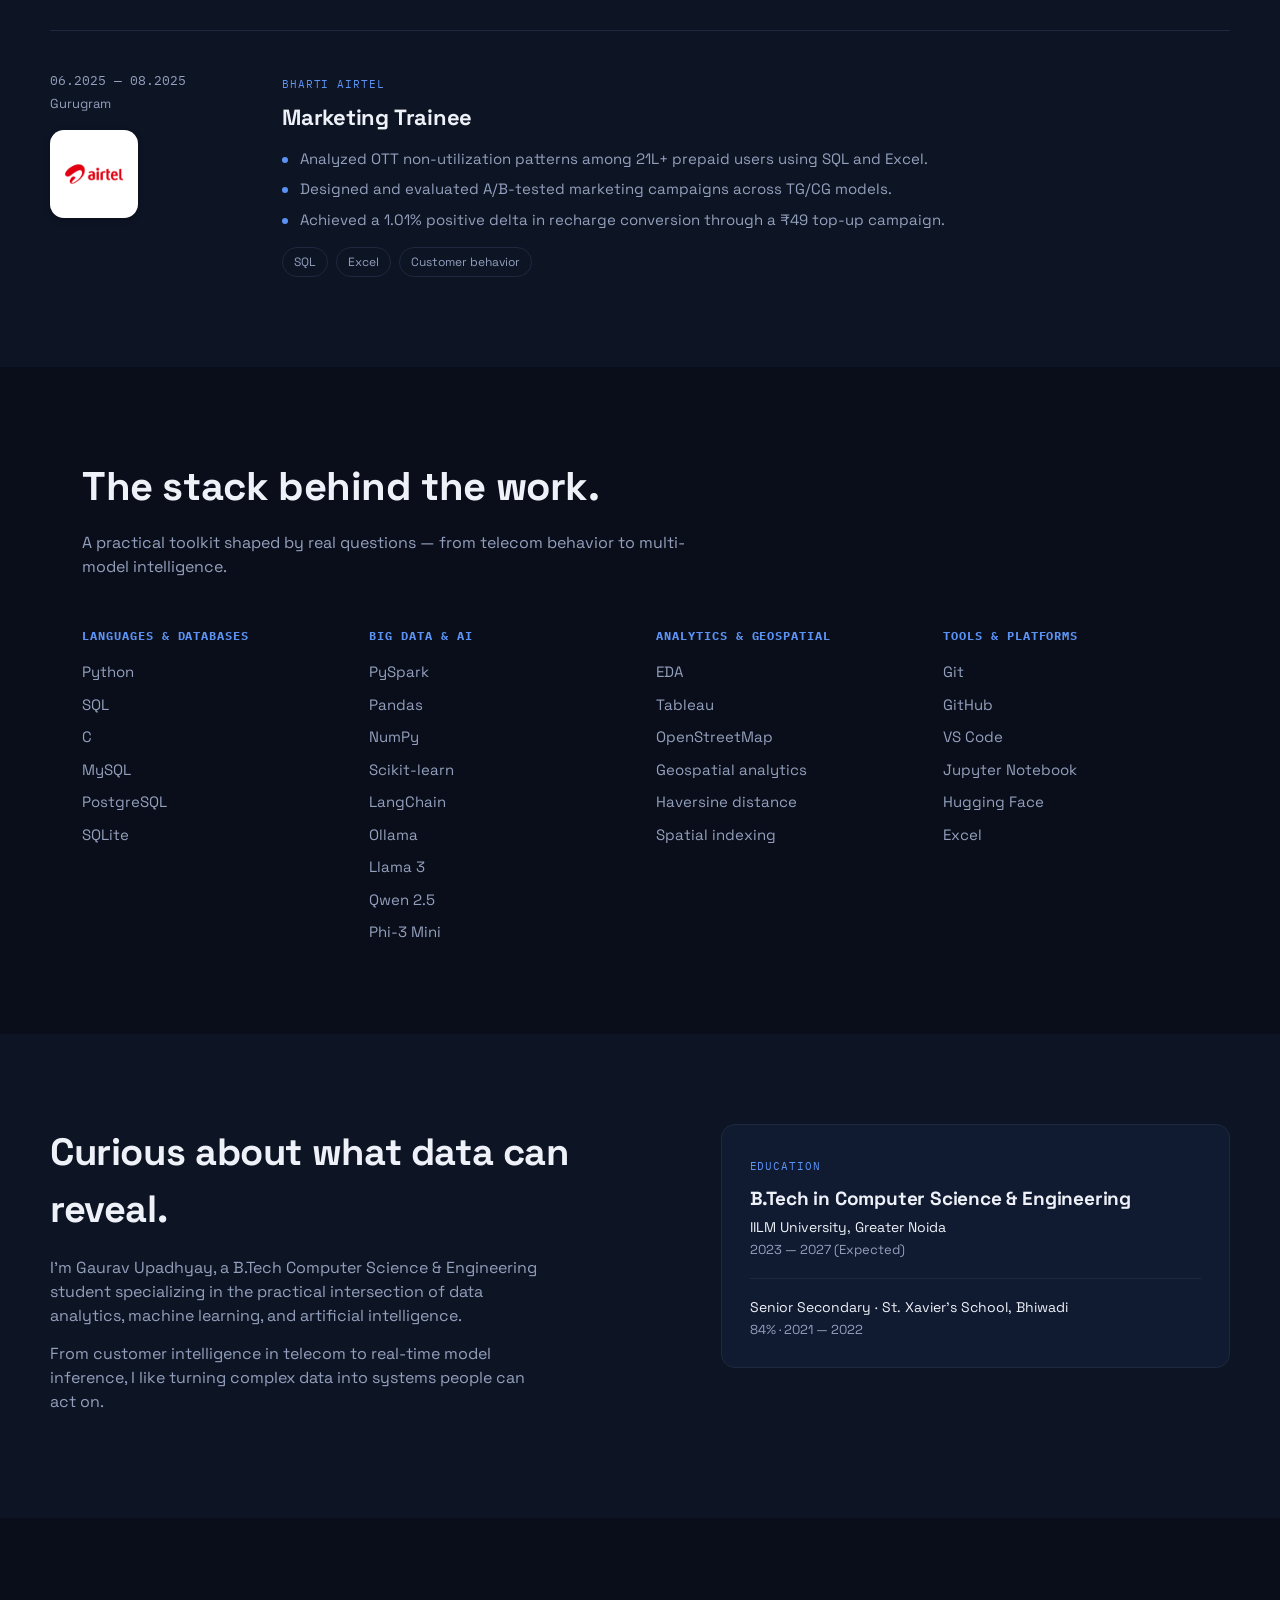
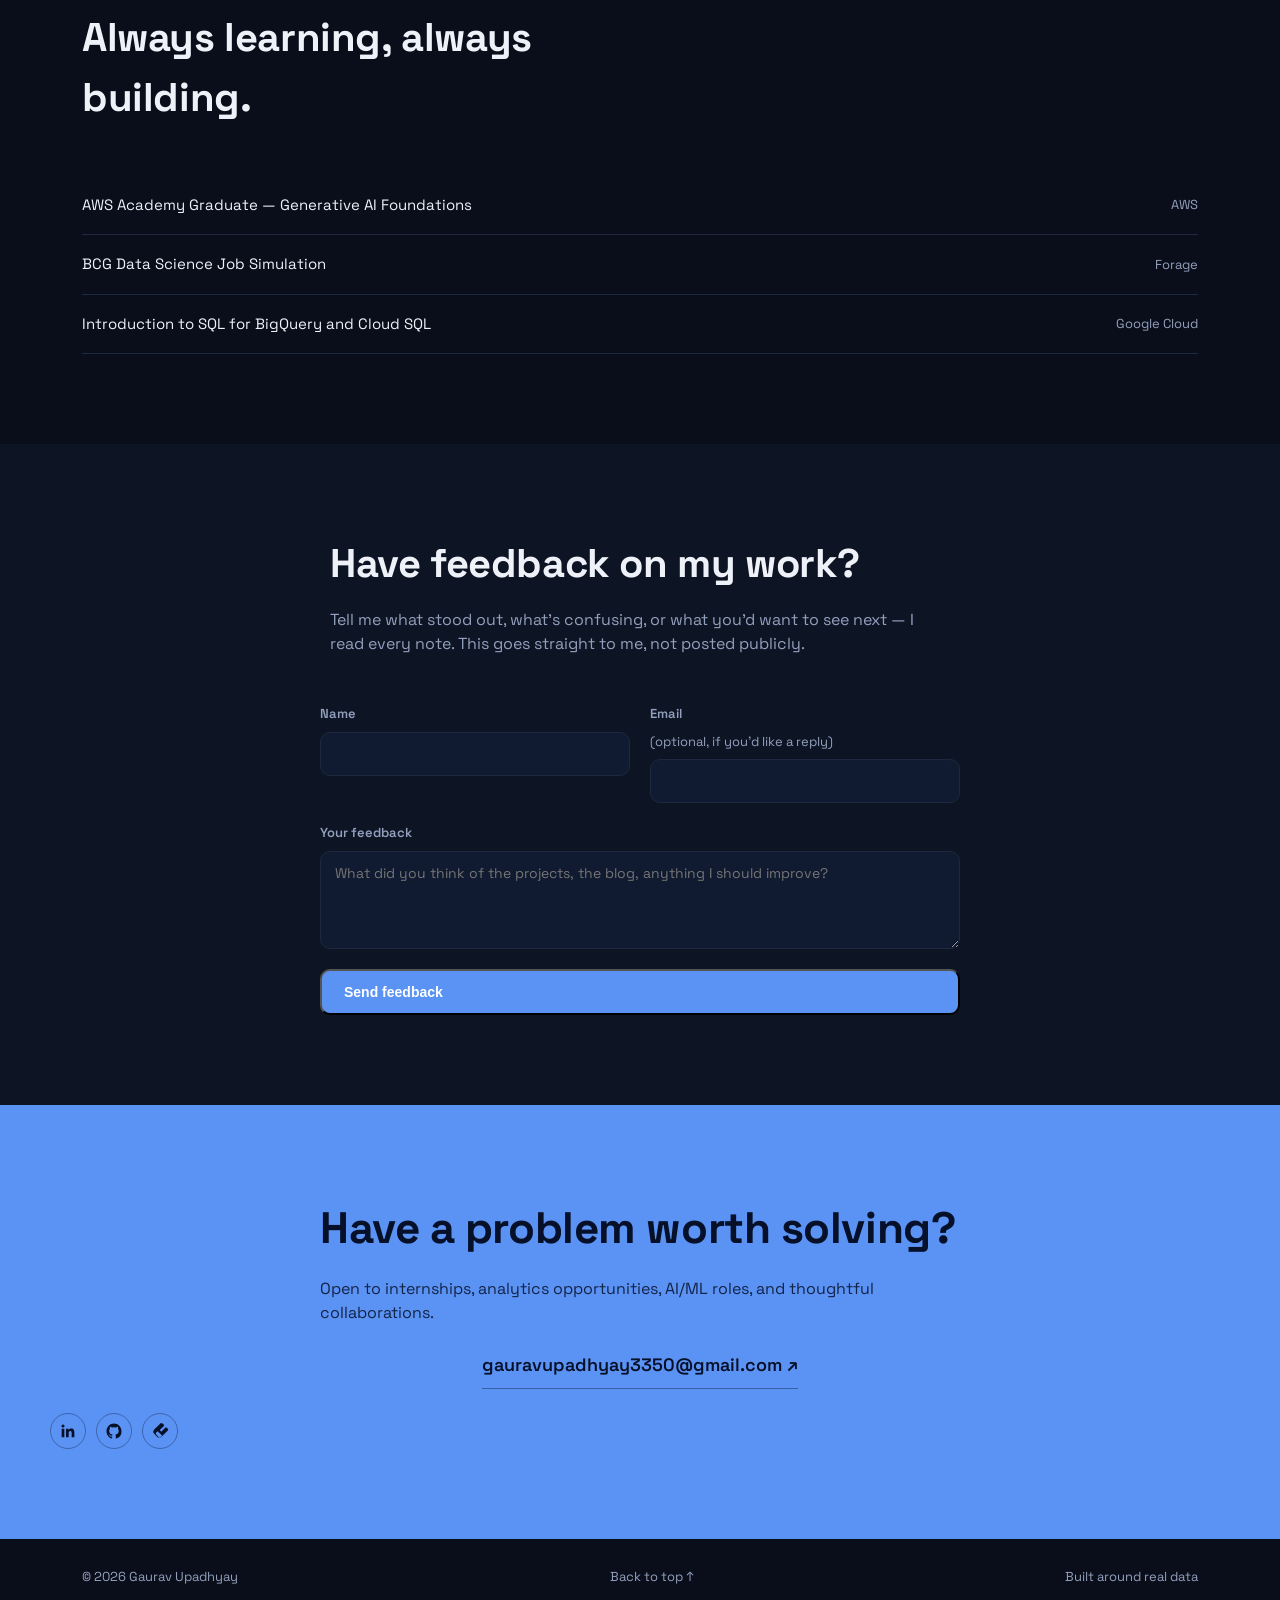
==== commit 4d353507: "Update video poster image in index.html" ====
--- a/index.html
+++ b/index.html
@@ -93,7 +93,7 @@
           controls
           playsinline
           preload="metadata"
-          poster="assets/profile.jpg"
+          poster="assets/video-cover.png"
           aria-label="Gaurav Upadhyay portfolio introduction"
         >
           <source src="assets/gaurav-portfolio-intro.mp4" type="video/mp4">
--- a/styles.css
+++ b/styles.css
@@ -480,4 +480,70 @@
 }
 @media (max-width: 640px) {
   .feedback-row { grid-template-columns: 1fr; }
-}+}
+/* ---------- Portfolio Intro Video ---------- */
+
+.intro-video-section {
+  max-width: var(--maxw);
+  margin: 0 auto;
+  padding: 70px 32px 90px;
+}
+
+.intro-video-wrap {
+  max-width: 1100px;
+  margin: 0 auto;
+}
+
+.intro-video-head {
+  max-width: 650px;
+  margin-bottom: 28px;
+}
+
+.video-kicker {
+  display: inline-block;
+  margin-bottom: 10px;
+  font-family: var(--mono);
+  font-size: 11px;
+  letter-spacing: 0.1em;
+  text-transform: uppercase;
+  color: var(--accent);
+}
+
+.intro-video-head h2 {
+  font-size: clamp(28px, 3.4vw, 40px);
+  margin-bottom: 12px;
+}
+
+.intro-video-head p {
+  color: var(--text-dim);
+  font-size: 16px;
+  max-width: 600px;
+}
+
+.intro-video-frame {
+  position: relative;
+  width: 100%;
+  overflow: hidden;
+  border-radius: var(--radius);
+  border: 1px solid var(--border);
+  background: #000;
+  box-shadow: 0 24px 60px rgba(0, 0, 0, 0.25);
+}
+
+.intro-video-frame video {
+  display: block;
+  width: 100%;
+  height: auto;
+  aspect-ratio: 16 / 9;
+  object-fit: cover;
+}
+
+@media (max-width: 560px) {
+  .intro-video-section {
+    padding: 55px 20px 70px;
+  }
+
+  .intro-video-head h2 {
+    font-size: 28px;
+  }
+}
